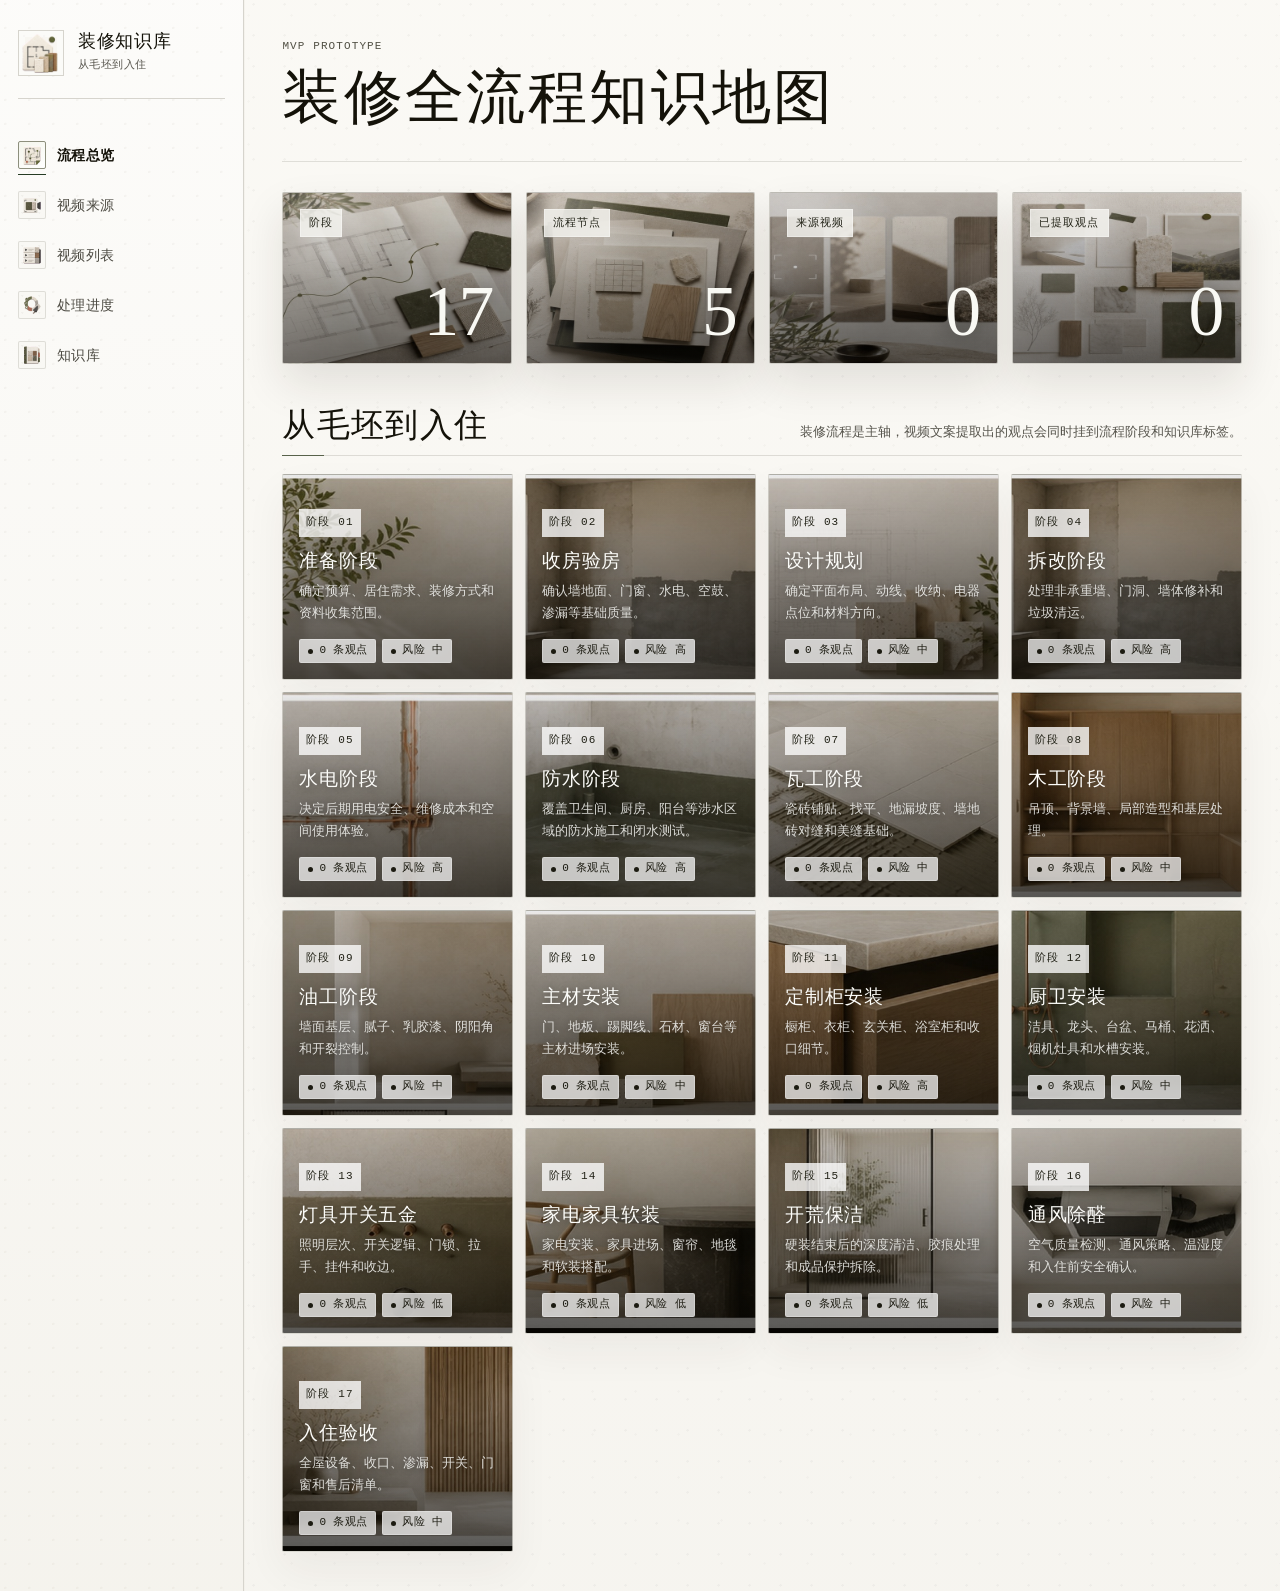
==== index-v2.html @ d6cf868d "Initial web split" ====
<!doctype html>
<html lang="zh-CN">
  <head>
    <meta charset="UTF-8" />
    <meta name="viewport" content="width=device-width, initial-scale=1.0" />
    <title>装修知识库原型</title>
    <link rel="icon" type="image/png" sizes="32x32" href="./assets/icons/favicon-32.png" />
    <link rel="icon" type="image/png" sizes="192x192" href="./assets/icons/favicon-192.png" />
    <link rel="apple-touch-icon" sizes="180x180" href="./assets/icons/apple-touch-icon.png" />
    <link rel="stylesheet" href="./styles-v2.css?v=20260611-2" />
  </head>
  <body>
    <div class="app-shell">
      <aside class="sidebar" aria-label="主导航">
        <div class="brand">
          <span class="brand-mark" aria-hidden="true">
            <img src="./assets/icons/brand-main.png" alt="" />
          </span>
          <div>
            <strong>装修知识库</strong>
            <span>从毛坯到入住</span>
          </div>
        </div>

        <nav class="nav-list" aria-label="页面">
          <button class="nav-item" data-view="overview" type="button">
            <span class="nav-icon" aria-hidden="true"><img src="./assets/icons/nav-overview.png" alt="" /></span>
            <span class="nav-label">流程总览</span>
          </button>
          <button class="nav-item" data-view="sources" type="button">
            <span class="nav-icon" aria-hidden="true"><img src="./assets/icons/nav-sources.png" alt="" /></span>
            <span class="nav-label">视频来源</span>
          </button>
          <button class="nav-item" data-view="videos" type="button">
            <span class="nav-icon" aria-hidden="true"><img src="./assets/icons/nav-videos.png" alt="" /></span>
            <span class="nav-label">视频列表</span>
          </button>
          <button class="nav-item" data-view="progress" type="button">
            <span class="nav-icon" aria-hidden="true"><img src="./assets/icons/nav-progress.png" alt="" /></span>
            <span class="nav-label">处理进度</span>
          </button>
          <button class="nav-item" data-view="knowledge" type="button">
            <span class="nav-icon" aria-hidden="true"><img src="./assets/icons/nav-knowledge.png" alt="" /></span>
            <span class="nav-label">知识库</span>
          </button>
        </nav>
      </aside>

      <main class="workspace">
        <header class="topbar">
          <div>
            <p class="eyebrow">MVP Prototype</p>
            <h1 id="page-title">装修全流程知识地图</h1>
          </div>
        </header>

        <section class="view" id="overview-view" aria-labelledby="page-title">
          <div class="summary-grid">
            <article>
              <span>阶段</span>
              <strong id="metric-stages">17</strong>
            </article>
            <article>
              <span>流程节点</span>
              <strong id="metric-notes">5</strong>
            </article>
            <article>
              <span>来源视频</span>
              <strong id="metric-dos">74</strong>
            </article>
            <article>
              <span>已提取观点</span>
              <strong id="metric-donts">54</strong>
            </article>
          </div>

          <div class="section-heading">
            <h2>从毛坯到入住</h2>
            <p>装修流程是主轴，视频文案提取出的观点会同时挂到流程阶段和知识库标签。</p>
          </div>

          <div class="timeline" id="timeline"></div>
        </section>

        <section class="view" id="sources-view" aria-labelledby="sources-heading">
          <div class="section-heading">
            <div>
              <h2 id="sources-heading">视频来源</h2>
              <p>按博主管理主页链接、采集状态和入库进度。更新按钮每个博主默认只取最新 5 条。</p>
            </div>
            <div class="queue-actions">
              <button class="primary-button with-icon" id="open-ingest" type="button">
                <span class="button-icon" aria-hidden="true"><img src="./assets/icons/action-add-source.png" alt="" /></span>
                <span>添加来源</span>
              </button>
              <button class="primary-button red with-icon" id="update-all-sources" type="button">
                <span class="button-icon" aria-hidden="true"><img src="./assets/icons/action-sync.png" alt="" /></span>
                <span>全部更新 5 条</span>
              </button>
            </div>
          </div>
          <p class="source-message" id="source-message" role="status"></p>

          <section class="ingest-panel" id="ingest-panel" hidden aria-label="批量导入账号作品">
            <div class="ingest-head">
              <div>
                <p class="eyebrow">Batch Source</p>
                <h3>账号主页更新</h3>
              </div>
              <button class="icon-button quiet" id="close-ingest" type="button" aria-label="关闭添加面板" title="关闭">×</button>
            </div>

            <form id="ingest-form" class="ingest-form">
              <label>
                <span>平台</span>
                <select name="batch_platform">
                  <option value="抖音">抖音</option>
                  <option value="小红书">小红书</option>
                </select>
              </label>
              <label>
                <span>最近作品数</span>
                <input name="batch_limit" type="number" min="1" max="50" value="5" />
              </label>
              <label class="wide">
                <span>主页链接</span>
                <textarea name="batch_profile_url" rows="3" placeholder="粘贴抖音/小红书博主主页链接"></textarea>
              </label>

              <div class="ingest-actions">
                <p id="ingest-message" role="status"></p>
                <button class="primary-button red with-icon" type="submit" data-mode="batch">
                  <span class="button-icon" aria-hidden="true"><img src="./assets/icons/action-sync.png" alt="" /></span>
                  <span>更新主页作品</span>
                </button>
              </div>
            </form>
          </section>
          <div class="source-grid" id="source-grid"></div>
        </section>

        <section class="view" id="videos-view" aria-labelledby="videos-heading">
          <div class="section-heading">
            <h2 id="videos-heading">视频列表</h2>
            <p>第一层用于管理来源视频：链接、文案状态、观点提取状态和入库数量。</p>
          </div>

          <div class="pipeline" id="pipeline"></div>
          <div class="video-filter-panel" id="video-filter-panel"></div>

          <div class="video-grid" id="video-grid"></div>
        </section>

        <section class="view" id="progress-view" aria-labelledby="progress-heading">
          <div class="section-heading">
            <div>
              <h2 id="progress-heading">处理进度</h2>
              <p>按队列查看每条视频当前阶段，失败后可回到对应步骤重试。</p>
            </div>
            <button class="primary-button progress-run-button" id="progress-process-pending" type="button" data-state="idle">
              <span class="button-icon" aria-hidden="true"><img src="./assets/icons/status-triad.png" alt="" /></span>
              <span class="run-status-dot"></span>
              <span data-run-label>自动处理剩余</span>
            </button>
          </div>
          <p id="progress-message" class="form-message"></p>
          <p id="queue-message" class="form-message" hidden></p>
          <details class="queue-log-panel" id="queue-log-panel" hidden open>
            <summary>
              <span>自动队列日志</span>
              <small id="queue-log-meta">暂无任务</small>
            </summary>
            <pre id="queue-log-body">[--:--:--] 等待自动队列启动...</pre>
          </details>
          <div id="progress-tabs" class="progress-tabs"></div>
          <div id="progress-list" class="progress-list"></div>
        </section>

        <section class="view" id="detail-view" aria-labelledby="detail-heading">
          <div class="detail-actions">
            <button class="primary-button small with-icon" id="back-to-videos" type="button">
              <span class="button-icon" aria-hidden="true"><img src="./assets/icons/action-detail.png" alt="" /></span>
              <span>返回视频列表</span>
            </button>
          </div>
          <div class="detail-layout">
            <article class="transcript-panel">
              <div class="detail-head">
                <div>
                  <p class="eyebrow" id="detail-platform">Douyin Source</p>
                  <h2 id="detail-heading">视频详情</h2>
                </div>
                <a class="source-link with-icon" id="detail-link" href="#" target="_blank" rel="noreferrer">
                  <span class="button-icon" aria-hidden="true"><img src="./assets/icons/action-detail.png" alt="" /></span>
                  <span>来源视频</span>
                </a>
              </div>
              <dl class="meta-list">
                <div>
                  <dt>博主</dt>
                  <dd id="detail-creator">-</dd>
                </div>
                <div>
                  <dt>提取观点</dt>
                  <dd id="detail-claim-count">0</dd>
                </div>
                <div>
                  <dt>状态</dt>
                  <dd id="detail-status">-</dd>
                </div>
              </dl>
              <div class="transcript-text" id="transcript-text"></div>
            </article>

            <section class="claim-panel">
              <div class="section-heading compact">
                <h2>提取观点</h2>
                <p>只展示文案明确表达的内容，原文没说的一律标记为未提及。</p>
              </div>
              <div class="claim-list" id="video-claims"></div>
            </section>
          </div>
        </section>

        <section class="view" id="knowledge-view" aria-labelledby="knowledge-heading">
          <div class="search-page-head">
            <div>
              <p class="eyebrow">Knowledge Base</p>
              <h2 id="knowledge-heading">按分类聚合观点</h2>
            </div>
            <div class="knowledge-search-tools">
              <input id="knowledge-query" type="search" placeholder="搜索：集成灶、乳胶漆、无主灯..." />
              <button class="knowledge-filter-toggle" id="knowledge-filter-toggle" type="button" aria-expanded="false" aria-controls="knowledge-stage-list">
                <span>筛选</span>
                <small id="knowledge-filter-current">全部观点</small>
              </button>
            </div>
          </div>

          <div class="knowledge-layout is-filter-collapsed" id="knowledge-layout">
            <nav class="knowledge-filter-panel" aria-label="知识库分类">
              <div id="knowledge-stage-list" class="stage-list"></div>
            </nav>
            <section class="knowledge-result-panel">
              <div class="search-results" id="knowledge-results"></div>
            </section>
          </div>
        </section>
      </main>
    </div>

    <script src="./app.js?v=20260611-1"></script>
  </body>
</html>
---- styles-v2.css ----
:root {
  color-scheme: light;
  --bg: oklch(98.5% 0.004 105);
  --surface: oklch(100% 0.001 105);
  --surface-2: oklch(96.5% 0.008 110);
  --fg: oklch(19% 0.018 112);
  --muted: oklch(47% 0.016 112);
  --muted-2: oklch(62% 0.012 112);
  --border: oklch(86% 0.01 105);
  --border-strong: oklch(28% 0.018 112);
  --grid-minor: oklch(87% 0.006 105 / 0.62);
  --grid-major: oklch(72% 0.012 110 / 0.34);
  --ink-faint: oklch(24% 0.018 112 / 0.08);
  --paper-grain: oklch(34% 0.018 112 / 0.055);
  --accent: oklch(35% 0.055 145);
  --accent-2: oklch(58% 0.055 88);
  --accent-soft: oklch(92% 0.025 145);
  --danger: oklch(45% 0.12 30);
  --danger-soft: oklch(94% 0.035 30);
  --warn: oklch(62% 0.11 78);
  --warn-soft: oklch(95% 0.035 78);
  --ok: oklch(42% 0.075 150);
  --ok-soft: oklch(93% 0.03 150);

  --font-display: "Songti SC", "STSong", "Noto Serif CJK SC", "SimSun", Georgia, serif;
  --font-body: -apple-system, BlinkMacSystemFont, "PingFang SC", "Microsoft YaHei", system-ui, sans-serif;
  --font-mono: ui-monospace, "SF Mono", "JetBrains Mono", Menlo, monospace;

  --gap-xs: 8px;
  --gap-sm: 12px;
  --gap-md: 20px;
  --gap-lg: 32px;
  --gap-xl: 52px;
  --sidebar: 244px;
}

* {
  box-sizing: border-box;
}

html {
  min-width: 320px;
  background: var(--bg);
}

body {
  margin: 0;
  min-width: 320px;
  min-height: 100vh;
  background:
    linear-gradient(90deg, var(--grid-major) 1px, transparent 1px) 0 0 / 112px 112px,
    linear-gradient(0deg, var(--grid-major) 1px, transparent 1px) 0 0 / 112px 112px,
    linear-gradient(90deg, var(--grid-minor) 1px, transparent 1px) 0 0 / 28px 28px,
    linear-gradient(0deg, color-mix(in oklch, var(--grid-minor) 70%, transparent) 1px, transparent 1px) 0 0 / 28px 28px,
    radial-gradient(circle at 18% 12%, color-mix(in oklch, var(--accent-2) 12%, transparent) 0 1px, transparent 2px) 0 0 / 42px 42px,
    var(--bg);
  color: var(--fg);
  font-family: var(--font-body);
  font-size: 14px;
  line-height: 1.6;
  text-rendering: optimizeLegibility;
  -webkit-font-smoothing: antialiased;
}

body::before {
  content: "";
  position: fixed;
  inset: 0;
  z-index: -1;
  pointer-events: none;
  background:
    linear-gradient(115deg, transparent 0 47%, var(--ink-faint) 47% 47.3%, transparent 47.3% 100%) 0 0 / 170px 170px,
    radial-gradient(circle at 20% 28%, var(--paper-grain) 0 1px, transparent 1.5px),
    radial-gradient(circle at 72% 18%, oklch(28% 0.02 95 / 0.055) 0 1px, transparent 1.5px),
    radial-gradient(circle at 46% 76%, oklch(58% 0.04 80 / 0.06) 0 1px, transparent 1.5px);
  background-size: 170px 170px, 23px 23px, 31px 31px, 37px 37px;
  mix-blend-mode: multiply;
}

body::after {
  content: "A-01 / 材料情报平面 / 1:20";
  position: fixed;
  right: 22px;
  bottom: 18px;
  z-index: 4;
  pointer-events: none;
  border-top: 1px solid var(--border-strong);
  padding-top: 6px;
  color: color-mix(in oklch, var(--fg) 48%, transparent);
  font-family: var(--font-mono);
  font-size: 10px;
  letter-spacing: 0.12em;
  writing-mode: vertical-rl;
}

button,
input,
textarea,
select {
  font: inherit;
}

button {
  cursor: pointer;
}

a {
  color: inherit;
}

::selection {
  background: var(--accent);
  color: var(--surface);
}

.app-shell {
  display: grid;
  grid-template-columns: var(--sidebar) minmax(0, 1fr);
  min-height: 100vh;
}

.sidebar {
  position: sticky;
  top: 0;
  z-index: 20;
  display: flex;
  min-height: 100vh;
  flex-direction: column;
  gap: 38px;
  padding: 30px 18px;
  border-right: 1px solid var(--border-strong);
  background:
    linear-gradient(90deg, transparent calc(100% - 18px), var(--border) calc(100% - 18px) calc(100% - 17px), transparent calc(100% - 17px)),
    repeating-linear-gradient(0deg, transparent 0 21px, color-mix(in oklch, var(--border) 58%, transparent) 21px 22px),
    linear-gradient(135deg, color-mix(in oklch, var(--surface) 94%, transparent), color-mix(in oklch, var(--surface-2) 92%, transparent)),
    var(--surface);
}

.brand {
  display: grid;
  grid-template-columns: 46px minmax(0, 1fr);
  align-items: center;
  gap: 14px;
  padding-bottom: 22px;
  border-bottom: 1px solid var(--border);
}

.brand-mark {
  display: grid;
  width: 46px;
  height: 46px;
  place-items: center;
  border: 1px solid var(--border-strong);
  background:
    linear-gradient(90deg, transparent calc(50% - 0.5px), var(--border-strong) calc(50% - 0.5px) calc(50% + 0.5px), transparent calc(50% + 0.5px)),
    linear-gradient(0deg, transparent calc(50% - 0.5px), var(--border-strong) calc(50% - 0.5px) calc(50% + 0.5px), transparent calc(50% + 0.5px)),
    linear-gradient(135deg, var(--surface) 0 38%, color-mix(in oklch, var(--accent-soft) 72%, var(--surface)) 38% 62%, var(--surface-2) 62% 100%);
  color: var(--accent);
  font-family: var(--font-display);
  font-size: 22px;
  line-height: 1;
}

.brand-mark img {
  display: block;
  width: 38px;
  height: 38px;
  object-fit: contain;
}

.brand strong,
.brand span {
  display: block;
}

.brand strong {
  margin-bottom: 4px;
  font-family: var(--font-display);
  font-size: 18px;
  font-weight: 500;
  letter-spacing: 0.12em;
  line-height: 1.2;
}

.brand span {
  color: var(--muted);
  font-family: var(--font-mono);
  font-size: 11px;
  letter-spacing: 0.04em;
}

.nav-list {
  display: grid;
  gap: 0;
}

.nav-item {
  position: relative;
  width: 100%;
  border: 0;
  border-bottom: 1px solid var(--border);
  padding: 14px 8px 14px 0;
  background: transparent;
  color: var(--muted);
  text-align: left;
  font-size: 14px;
  letter-spacing: 0.04em;
  transition: color 0.16s ease, padding-left 0.16s ease, background 0.16s ease;
}

.nav-item::after {
  content: "";
  position: absolute;
  right: 0;
  top: 50%;
  width: 30px;
  height: 1px;
  background: transparent;
  transform: translateY(-50%);
  transition: background 0.16s ease, width 0.16s ease;
}

.nav-item:hover {
  color: var(--fg);
  padding-left: 8px;
}

.nav-item.active {
  color: var(--accent);
  font-weight: 600;
}

.nav-item.active::after {
  width: 44px;
  background: var(--accent);
}

.workspace {
  position: relative;
  min-width: 0;
  width: min(100%, 1520px);
  margin: 0 auto;
  padding: clamp(24px, 3vw, 46px);
}

.workspace::before {
  content: "";
  position: absolute;
  top: 28px;
  right: clamp(24px, 3vw, 46px);
  width: min(34vw, 420px);
  height: 58px;
  pointer-events: none;
  border-top: 1px solid var(--border-strong);
  border-bottom: 1px solid var(--border);
  background:
    linear-gradient(90deg, var(--border-strong) 1px, transparent 1px) left top / 42px 10px repeat-x,
    linear-gradient(90deg, transparent 0 calc(100% - 1px), var(--border-strong) calc(100% - 1px));
  opacity: 0.55;
}

.topbar {
  position: relative;
  display: grid;
  grid-template-columns: minmax(0, 1fr);
  margin-bottom: var(--gap-lg);
  padding: 0 0 28px;
  border-bottom: 1px solid var(--border-strong);
}

.topbar::before {
  content: "";
  position: absolute;
  left: 0;
  bottom: -7px;
  width: 160px;
  height: 13px;
  pointer-events: none;
  background:
    linear-gradient(90deg, var(--border-strong) 1px, transparent 1px) 0 0 / 16px 13px repeat-x,
    linear-gradient(0deg, transparent calc(50% - 0.5px), var(--border-strong) calc(50% - 0.5px) calc(50% + 0.5px), transparent calc(50% + 0.5px));
}

.topbar::after {
  content: "CN / MATERIAL / OPS";
  position: absolute;
  right: 0;
  bottom: 9px;
  color: var(--muted-2);
  font-family: var(--font-mono);
  font-size: 11px;
  letter-spacing: 0.08em;
}

.eyebrow,
.panel-label {
  margin: 0;
  color: var(--muted);
  font-family: var(--font-mono);
  font-size: 11px;
  font-weight: 500;
  letter-spacing: 0.12em;
  text-transform: uppercase;
}

.topbar h1,
.section-heading h2,
.source-group-head h3,
.detail-head h2,
.search-page-head h2 {
  margin: 0;
  font-family: var(--font-display);
  font-weight: 500;
  letter-spacing: 0.08em;
  line-height: 1.12;
}

.topbar h1 {
  max-width: 840px;
  margin-top: 9px;
  font-size: clamp(36px, 5vw, 74px);
}

.view {
  display: none;
}

.view.active {
  display: block;
}

.summary-grid,
.timeline,
.source-card-grid,
.pipeline,
.rule-columns {
  display: grid;
  gap: 1px;
  border: 1px solid var(--border-strong);
  background: var(--border);
}

.summary-grid,
.pipeline,
.source-group,
.video-filter-panel,
.meta-list,
.progress-steps {
  position: relative;
}

.summary-grid::before,
.pipeline::before,
.source-group::before,
.video-filter-panel::before,
.meta-list::before,
.progress-steps::before {
  content: "";
  position: absolute;
  inset: -6px;
  pointer-events: none;
  background:
    linear-gradient(var(--border-strong), var(--border-strong)) left top / 18px 1px no-repeat,
    linear-gradient(var(--border-strong), var(--border-strong)) left top / 1px 18px no-repeat,
    linear-gradient(var(--border-strong), var(--border-strong)) right top / 18px 1px no-repeat,
    linear-gradient(var(--border-strong), var(--border-strong)) right top / 1px 18px no-repeat,
    linear-gradient(var(--border-strong), var(--border-strong)) left bottom / 18px 1px no-repeat,
    linear-gradient(var(--border-strong), var(--border-strong)) left bottom / 1px 18px no-repeat,
    linear-gradient(var(--border-strong), var(--border-strong)) right bottom / 18px 1px no-repeat,
    linear-gradient(var(--border-strong), var(--border-strong)) right bottom / 1px 18px no-repeat;
  opacity: 0.42;
}

.summary-grid {
  grid-template-columns: repeat(4, minmax(0, 1fr));
}

.summary-grid article,
.pipeline-card {
  position: relative;
  min-height: 128px;
  padding: 18px;
  background:
    linear-gradient(90deg, transparent calc(100% - 16px), color-mix(in oklch, var(--border) 70%, transparent) calc(100% - 16px) calc(100% - 15px), transparent calc(100% - 15px)),
    linear-gradient(145deg, var(--surface), color-mix(in oklch, var(--surface-2) 60%, var(--surface)));
}

.summary-grid article::after,
.pipeline-card::after {
  content: "MAT";
  position: absolute;
  right: 14px;
  bottom: 10px;
  color: color-mix(in oklch, var(--muted) 50%, transparent);
  font-family: var(--font-mono);
  font-size: 10px;
  letter-spacing: 0.16em;
}

.summary-grid article:nth-child(4),
.pipeline-card:last-child {
  background:
    linear-gradient(145deg, color-mix(in oklch, var(--accent-soft) 70%, var(--surface)), var(--surface));
}

.summary-grid span,
.pipeline-card span {
  display: block;
  color: var(--muted);
  font-family: var(--font-mono);
  font-size: 11px;
  letter-spacing: 0.1em;
  text-transform: uppercase;
}

.summary-grid strong,
.pipeline-card strong {
  display: block;
  margin-top: 16px;
  color: var(--fg);
  font-family: var(--font-display);
  font-size: clamp(34px, 4vw, 58px);
  font-weight: 500;
  letter-spacing: 0.03em;
  line-height: 0.95;
  font-variant-numeric: tabular-nums;
}

.summary-grid article:nth-child(4) strong,
.pipeline-card:last-child strong {
  color: var(--accent);
}

.section-heading,
.search-page-head {
  position: relative;
  display: flex;
  align-items: end;
  justify-content: space-between;
  gap: 24px;
  margin: var(--gap-xl) 0 var(--gap-md);
  padding-bottom: 14px;
  border-bottom: 1px solid var(--border);
}

.section-heading::before,
.search-page-head::before {
  content: "";
  position: absolute;
  left: 0;
  bottom: -1px;
  width: 86px;
  height: 1px;
  background: var(--accent);
}

.section-heading.compact {
  margin: 0 0 18px;
}

.section-heading h2,
.search-page-head h2 {
  font-size: clamp(24px, 2.6vw, 38px);
}

.section-heading p {
  max-width: 600px;
  margin: 0;
  color: var(--muted);
  font-size: 13px;
  line-height: 1.7;
}

.queue-actions,
.source-group-actions,
.ingest-actions,
.detail-actions {
  display: flex;
  flex-wrap: wrap;
  align-items: center;
  justify-content: flex-end;
  gap: 10px;
}

.primary-button,
.icon-button,
.filter-button,
.log-close-button {
  border: 1px solid var(--border-strong);
  border-radius: 0;
  background: var(--surface);
  color: var(--fg);
  transition: background 0.16s ease, color 0.16s ease, border-color 0.16s ease, transform 0.16s ease;
}

.primary-button {
  display: inline-flex;
  align-items: center;
  justify-content: center;
  gap: 7px;
  min-height: 40px;
  padding: 0 16px;
  font-size: 13px;
  font-weight: 600;
  letter-spacing: 0.04em;
}

.primary-button:hover,
.filter-button:hover,
.log-close-button:hover {
  background: var(--fg);
  color: var(--surface);
  transform: translateY(-1px);
}

.primary-button.red {
  border-color: var(--accent);
  background: var(--accent);
  color: var(--surface);
}

.primary-button.red:hover {
  background: var(--fg);
  border-color: var(--fg);
}

.primary-button.small {
  min-height: 32px;
  padding: 0 12px;
  font-size: 12px;
}

.button-icon {
  display: inline-grid;
  flex: 0 0 auto;
  width: 18px;
  height: 18px;
  place-items: center;
  overflow: hidden;
}

.button-icon img {
  display: block;
  width: 16px;
  height: 16px;
  object-fit: contain;
  filter: saturate(0.82) contrast(0.98);
}

.primary-button.red .button-icon img,
.progress-run-button[data-state="starting"] .button-icon img,
.progress-run-button[data-state="running"] .button-icon img {
  filter: saturate(0.78) contrast(1.08) brightness(1.18);
}

.primary-button:disabled {
  cursor: not-allowed;
  opacity: 0.45;
}

.icon-button {
  display: grid;
  width: 36px;
  height: 36px;
  place-items: center;
  font-size: 20px;
  line-height: 1;
}

.icon-button.quiet {
  border-color: var(--border);
  color: var(--muted);
}

.source-message,
.form-message,
#ingest-message {
  min-height: 22px;
  margin: -4px 0 16px;
  color: var(--muted);
  font-family: var(--font-mono);
  font-size: 12px;
}

.source-message[data-type="ok"],
.form-message[data-type="ok"],
#ingest-message[data-type="ok"] {
  color: var(--ok);
}

.source-message[data-type="warn"],
.form-message[data-type="warn"],
#ingest-message[data-type="warn"] {
  color: var(--warn);
}

.source-message[data-type="error"],
.form-message[data-type="error"],
#ingest-message[data-type="error"] {
  color: var(--danger);
}

.timeline {
  grid-template-columns: repeat(4, minmax(0, 1fr));
}

.timeline-card,
.source-card,
.video-card,
.progress-card,
.result-card,
.transcript-panel,
.claim-panel,
.knowledge-filter-panel,
.knowledge-result-panel,
.ingest-panel,
.queue-log-panel {
  border: 1px solid var(--border);
  border-radius: 0;
  background: var(--surface);
  box-shadow: none;
}

.timeline-card,
.source-card,
.video-card,
.progress-card,
.result-card,
.transcript-panel,
.claim-panel,
.knowledge-filter-panel,
.ingest-panel {
  background:
    linear-gradient(135deg, color-mix(in oklch, var(--surface) 96%, transparent), color-mix(in oklch, var(--surface-2) 42%, var(--surface))),
    linear-gradient(90deg, transparent calc(100% - 12px), color-mix(in oklch, var(--border) 56%, transparent) calc(100% - 12px) calc(100% - 11px), transparent calc(100% - 11px));
}

.timeline-card {
  position: relative;
  display: grid;
  min-height: 178px;
  padding: 18px;
  overflow: hidden;
  isolation: isolate;
  transition: background 0.16s ease, border-color 0.16s ease;
}

.timeline-card::before {
  content: "A-" attr(data-index);
  position: absolute;
  right: 14px;
  top: 10px;
  z-index: -1;
  color: color-mix(in oklch, var(--border-strong) 18%, transparent);
  font-family: var(--font-mono);
  font-size: 42px;
  letter-spacing: 0.06em;
  line-height: 1;
}

.timeline-card::after {
  content: "";
  position: absolute;
  left: 0;
  top: 0;
  width: 5px;
  height: 100%;
  background: var(--accent);
  opacity: 0;
  transition: opacity 0.16s ease;
}

.timeline-card:hover {
  background: color-mix(in oklch, var(--accent-soft) 32%, var(--surface));
  border-color: var(--accent);
}

.timeline-card:hover::after {
  opacity: 1;
}

.timeline-card button {
  position: absolute;
  inset: 0;
  border: 0;
  background: transparent;
}

.timeline-card h3,
.source-card h3,
.video-card h3,
.result-card h3,
.progress-card h3 {
  margin: 10px 0 8px;
  font-family: var(--font-display);
  font-size: 18px;
  font-weight: 500;
  letter-spacing: 0.05em;
  line-height: 1.25;
}

.timeline-card p,
.source-card p,
.video-card p,
.result-card p,
.progress-card p {
  margin: 0;
  color: var(--muted);
  font-size: 13px;
  line-height: 1.65;
}

.timeline-meta {
  display: flex;
  flex-wrap: wrap;
  gap: 6px;
  align-self: end;
  margin-top: 14px;
}

.timeline-meta::before {
  content: "";
  width: 34px;
  height: 1px;
  margin-top: 12px;
  background: var(--border-strong);
}

.chip,
.status,
.source-link {
  display: inline-flex;
  align-items: center;
  width: fit-content;
  min-height: 24px;
  border: 1px solid var(--border);
  padding: 3px 8px;
  background: color-mix(in oklch, var(--surface-2) 48%, var(--surface));
  color: var(--muted);
  font-family: var(--font-mono);
  font-size: 11px;
  letter-spacing: 0.03em;
  line-height: 1.25;
  text-decoration: none;
}

.chip::before,
.status::before {
  content: "";
  width: 5px;
  height: 5px;
  margin-right: 6px;
  border: 1px solid currentColor;
  background: transparent;
}

.chip.link-chip,
.source-link {
  border-color: var(--accent);
  color: var(--accent);
}

.status {
  border-color: var(--warn);
  background: var(--warn-soft);
  color: color-mix(in oklch, var(--warn) 75%, var(--fg));
  text-transform: uppercase;
}

.status.done {
  border-color: var(--ok);
  background: var(--ok-soft);
  color: var(--ok);
}

.status.failed {
  border-color: var(--danger);
  background: var(--danger-soft);
  color: var(--danger);
}

.source-grid {
  display: grid;
  gap: var(--gap-md);
}

.source-group {
  display: grid;
  gap: 1px;
  border: 1px solid var(--border-strong);
  background: var(--border);
}

.source-group-head {
  display: flex;
  align-items: center;
  justify-content: space-between;
  gap: 20px;
  padding: 18px;
  background:
    linear-gradient(90deg, transparent calc(100% - 30px), color-mix(in oklch, var(--border-strong) 65%, transparent) calc(100% - 30px) calc(100% - 29px), transparent calc(100% - 29px)),
    repeating-linear-gradient(135deg, transparent 0 12px, color-mix(in oklch, var(--grid-minor) 44%, transparent) 12px 13px),
    linear-gradient(120deg, var(--surface), color-mix(in oklch, var(--surface-2) 72%, var(--surface)));
}

.source-group-head h3 {
  margin-top: 8px;
  font-size: 28px;
}

.source-group-head p {
  margin: 4px 0 0;
  color: var(--muted);
  font-size: 13px;
}

.source-card-grid {
  grid-template-columns: repeat(3, minmax(0, 1fr));
  border: 0;
}

.source-card,
.video-card {
  position: relative;
  display: grid;
  gap: 12px;
  min-height: 182px;
  padding: 18px;
}

.source-card::before,
.video-card::before,
.progress-card::before,
.result-card::before {
  content: "";
  position: absolute;
  left: 14px;
  top: 14px;
  width: 22px;
  height: 22px;
  pointer-events: none;
  border-left: 1px solid var(--border-strong);
  border-top: 1px solid var(--border-strong);
  opacity: 0.35;
}

.source-card {
  cursor: pointer;
}

.source-card:hover,
.source-card:focus-visible,
.video-card:hover {
  border-color: var(--accent);
  outline: none;
  background:
    linear-gradient(135deg, color-mix(in oklch, var(--accent-soft) 30%, var(--surface)), var(--surface)),
    linear-gradient(90deg, transparent calc(100% - 12px), var(--accent) calc(100% - 12px) calc(100% - 11px), transparent calc(100% - 11px));
}

.source-card footer,
.video-card footer,
.result-card footer,
.progress-card footer {
  display: flex;
  flex-wrap: wrap;
  align-items: center;
  justify-content: space-between;
  gap: 8px;
  margin-top: auto;
}

.ingest-panel {
  margin: 0 0 var(--gap-md);
  padding: 20px;
  background:
    linear-gradient(90deg, transparent calc(100% - 18px), color-mix(in oklch, var(--border-strong) 52%, transparent) calc(100% - 18px) calc(100% - 17px), transparent calc(100% - 17px)),
    repeating-linear-gradient(90deg, color-mix(in oklch, var(--accent-soft) 48%, transparent) 0 10px, transparent 10px 20px),
    linear-gradient(135deg, color-mix(in oklch, var(--accent-soft) 50%, var(--surface)), var(--surface));
}

.ingest-head {
  display: flex;
  align-items: start;
  justify-content: space-between;
  gap: 16px;
  margin-bottom: 18px;
}

.ingest-head h3 {
  margin: 4px 0 0;
  font-family: var(--font-display);
  font-size: 28px;
  font-weight: 500;
  letter-spacing: 0.08em;
}

.ingest-form {
  display: grid;
  grid-template-columns: minmax(150px, 0.6fr) minmax(150px, 0.6fr) minmax(280px, 1.8fr);
  gap: 12px;
}

.ingest-form label,
.search-page-head input {
  display: grid;
  gap: 6px;
  color: var(--muted);
  font-size: 12px;
  letter-spacing: 0.04em;
}

.ingest-form label.wide {
  grid-column: span 1;
}

input,
textarea,
select,
.search-page-head input {
  width: 100%;
  border: 1px solid var(--border);
  border-radius: 0;
  background: var(--surface);
  color: var(--fg);
  outline: none;
}

input,
select {
  min-height: 40px;
  padding: 0 10px;
}

textarea {
  min-height: 82px;
  padding: 10px;
  resize: vertical;
}

input:focus,
textarea:focus,
select:focus,
.search-page-head input:focus {
  border-color: var(--accent);
}

input::placeholder,
textarea::placeholder {
  color: var(--muted-2);
}

.ingest-actions {
  grid-column: 1 / -1;
  justify-content: space-between;
  padding-top: 4px;
}

.pipeline {
  grid-template-columns: repeat(4, minmax(0, 1fr));
  margin-bottom: var(--gap-md);
}

.pipeline-card {
  min-height: 104px;
}

.pipeline-card strong {
  font-size: clamp(28px, 3vw, 44px);
}

.video-filter-panel {
  display: grid;
  gap: 1px;
  margin-bottom: var(--gap-md);
  border: 1px solid var(--border);
  background: var(--border);
}

.video-filter-panel::after {
  content: "FILTER / 材料剖面";
  position: absolute;
  right: 12px;
  top: -18px;
  color: var(--muted-2);
  font-family: var(--font-mono);
  font-size: 10px;
  letter-spacing: 0.1em;
}

.video-filter-group {
  display: grid;
  grid-template-columns: 86px minmax(0, 1fr);
  gap: 14px;
  align-items: start;
  padding: 12px;
  background: var(--surface);
}

.video-filter-group > span {
  color: var(--muted);
  font-family: var(--font-mono);
  font-size: 11px;
  letter-spacing: 0.1em;
  text-transform: uppercase;
}

.video-filter-group > div,
.progress-tabs {
  display: flex;
  flex-wrap: wrap;
  gap: 8px;
}

.filter-button {
  min-height: 30px;
  padding: 0 10px;
  color: var(--muted);
  font-size: 12px;
}

.filter-button.active {
  border-color: var(--accent);
  background: var(--accent);
  color: var(--surface);
}

.video-grid,
.progress-list,
.search-results,
.claim-list {
  display: grid;
  gap: 12px;
}

.video-grid {
  grid-template-columns: repeat(3, minmax(0, 1fr));
}

.video-filter-notice,
.result-card {
  padding: 18px;
}

.video-filter-notice {
  grid-column: 1 / -1;
  display: flex;
  align-items: center;
  justify-content: space-between;
  gap: 12px;
  border: 1px solid var(--accent);
  background: var(--accent-soft);
  color: var(--accent);
}

.progress-run-button {
  display: inline-flex;
  align-items: center;
  justify-content: center;
  gap: 8px;
  min-width: 150px;
}

.run-status-dot {
  width: 8px;
  height: 8px;
  border: 1px solid currentColor;
  background: transparent;
}

.progress-run-button[data-state="starting"],
.progress-run-button[data-state="running"] {
  background: var(--accent);
  color: var(--surface);
}

.progress-run-button[data-state="starting"] .run-status-dot,
.progress-run-button[data-state="running"] .run-status-dot {
  background: currentColor;
  animation: pulse 1.1s ease-in-out infinite;
}

@keyframes pulse {
  50% {
    opacity: 0.25;
  }
}

.queue-log-panel {
  margin: var(--gap-md) 0;
  overflow: hidden;
}

.queue-log-panel summary {
  display: flex;
  align-items: center;
  justify-content: space-between;
  gap: 12px;
  padding: 12px 14px;
  border-bottom: 1px solid var(--border);
  color: var(--fg);
  cursor: pointer;
}

.queue-log-panel summary small {
  color: var(--muted);
  font-family: var(--font-mono);
  font-size: 11px;
}

.queue-log-panel pre {
  max-height: 260px;
  margin: 0;
  overflow: auto;
  padding: 14px;
  background: color-mix(in oklch, var(--fg) 5%, var(--surface));
  color: var(--muted);
  font-family: var(--font-mono);
  font-size: 12px;
  line-height: 1.7;
  white-space: pre-wrap;
}

.progress-list {
  margin-top: var(--gap-md);
}

.progress-card {
  position: relative;
  display: grid;
  grid-template-columns: 92px minmax(0, 1.35fr) minmax(280px, 0.9fr) auto;
  gap: 16px;
  align-items: center;
  padding: 16px;
}

.progress-card-main h3 {
  margin-top: 0;
}

.progress-live-line {
  margin-top: 8px !important;
  color: var(--accent) !important;
  font-family: var(--font-mono);
  font-size: 12px !important;
}

.progress-steps {
  display: grid;
  grid-template-columns: repeat(3, minmax(0, 1fr));
  gap: 1px;
  border: 1px solid var(--border);
  background: var(--border);
}

.progress-stage-tag {
  display: grid;
  gap: 2px;
  min-height: 54px;
  padding: 8px;
  background: var(--surface-2);
}

.progress-stage-tag::before {
  content: "";
  width: 28px;
  height: 1px;
  background: color-mix(in oklch, currentColor 45%, transparent);
}

.progress-stage-tag strong {
  font-size: 12px;
}

.progress-stage-tag em {
  color: var(--muted);
  font-family: var(--font-mono);
  font-size: 11px;
  font-style: normal;
}

.progress-stage-tag[data-state="done"] {
  background: var(--ok-soft);
}

.progress-stage-tag[data-state="done"] em {
  color: var(--ok);
}

.progress-stage-tag[data-state="failed"] {
  background: var(--danger-soft);
}

.progress-stage-tag[data-state="failed"] em {
  color: var(--danger);
}

.progress-stage-tag[data-state="running"] {
  background: var(--accent-soft);
}

.progress-stage-tag[data-state="running"] em {
  color: var(--accent);
}

.row-log-panel {
  margin-top: -8px;
}

.log-close-button {
  min-height: 26px;
  padding: 0 8px;
  font-size: 11px;
}

.detail-actions {
  justify-content: flex-start;
  margin-bottom: var(--gap-md);
}

.detail-layout {
  display: grid;
  grid-template-columns: minmax(0, 1.15fr) minmax(360px, 0.85fr);
  gap: var(--gap-md);
}

.transcript-panel,
.claim-panel {
  padding: 20px;
}

.detail-head {
  display: flex;
  align-items: start;
  justify-content: space-between;
  gap: 18px;
  padding-bottom: 16px;
  border-bottom: 1px solid var(--border);
}

.detail-head h2 {
  margin-top: 8px;
  font-size: clamp(24px, 3vw, 42px);
}

.meta-list {
  display: grid;
  grid-template-columns: repeat(3, minmax(0, 1fr));
  gap: 1px;
  margin: 16px 0;
  border: 1px solid var(--border);
  background: var(--border);
}

.meta-list div {
  padding: 12px;
  background: var(--surface-2);
}

.meta-list dt {
  color: var(--muted);
  font-family: var(--font-mono);
  font-size: 11px;
  letter-spacing: 0.08em;
}

.meta-list dd {
  margin: 6px 0 0;
  color: var(--fg);
  font-family: var(--font-display);
  font-size: 20px;
  letter-spacing: 0.04em;
}

.transcript-text {
  min-height: 420px;
  max-height: 62vh;
  overflow: auto;
  border: 1px solid var(--border);
  padding: 16px;
  background:
    linear-gradient(90deg, transparent calc(100% - 34px), color-mix(in oklch, var(--border-strong) 36%, transparent) calc(100% - 34px) calc(100% - 33px), transparent calc(100% - 33px)),
    linear-gradient(90deg, color-mix(in oklch, var(--border) 45%, transparent) 1px, transparent 1px) 0 0 / 24px 24px,
    var(--surface);
  color: var(--fg);
  font-size: 14px;
  line-height: 1.9;
  white-space: pre-wrap;
}

.claim-card {
  display: grid;
  gap: 10px;
}

.claim-card p strong {
  color: var(--fg);
}

.search-page-head {
  align-items: center;
}

.search-page-head input {
  max-width: 360px;
  padding: 0 12px;
}

.knowledge-layout {
  display: grid;
  grid-template-columns: 290px minmax(0, 1fr);
  gap: var(--gap-md);
}

.knowledge-filter-panel {
  position: sticky;
  top: 26px;
  align-self: start;
  padding: 14px;
}

.knowledge-filter-row {
  display: grid;
  gap: 7px;
}

.knowledge-filter-row.primary {
  margin-bottom: 14px;
  padding-bottom: 14px;
  border-bottom: 1px solid var(--border);
}

.knowledge-group-toggle,
.stage-button {
  border: 1px solid var(--border);
  border-radius: 0;
  background: var(--surface);
  color: var(--muted);
  text-align: left;
  transition: background 0.16s ease, color 0.16s ease, border-color 0.16s ease;
}

.knowledge-group-toggle {
  display: flex;
  align-items: center;
  justify-content: space-between;
  gap: 12px;
  min-height: 38px;
  padding: 0 10px;
}

.knowledge-group-toggle small {
  display: inline-flex;
  min-width: 22px;
  justify-content: center;
  color: var(--muted-2);
  font-family: var(--font-mono);
}

.stage-button {
  display: grid;
  gap: 2px;
  min-height: 44px;
  padding: 7px 10px;
}

.stage-button span {
  color: var(--muted-2);
  font-family: var(--font-mono);
  font-size: 11px;
}

.knowledge-group-toggle:hover,
.stage-button:hover,
.knowledge-group-toggle.active,
.stage-button.active {
  border-color: var(--accent);
  background: var(--accent-soft);
  color: var(--accent);
}

.knowledge-result-panel {
  min-height: 520px;
  padding: 0;
  border: 0;
  background: transparent;
}

.search-results {
  grid-template-columns: repeat(2, minmax(0, 1fr));
}

.result-card {
  position: relative;
  display: grid;
  gap: 10px;
}

.result-card h3 {
  margin-top: 0;
}

@media (max-width: 1180px) {
  .app-shell {
    grid-template-columns: 1fr;
  }

  .sidebar {
    position: sticky;
    min-height: auto;
    flex-direction: row;
    align-items: center;
    justify-content: space-between;
    gap: 18px;
    padding: 14px clamp(16px, 3vw, 32px);
    border-right: 0;
    border-bottom: 1px solid var(--border-strong);
  }

  .brand {
    border-bottom: 0;
    padding-bottom: 0;
  }

  .nav-list {
    display: flex;
    overflow-x: auto;
    max-width: 68vw;
  }

  .nav-item {
    white-space: nowrap;
    width: auto;
    min-height: 42px;
    padding: 0 14px;
    border-bottom: 0;
  }

  .nav-item:hover {
    padding-left: 14px;
  }

  .nav-item::after {
    top: auto;
    right: 14px;
    bottom: 3px;
    width: 0;
  }

  .nav-item.active::after {
    width: calc(100% - 28px);
  }

  .summary-grid,
  .timeline {
    grid-template-columns: repeat(2, minmax(0, 1fr));
  }

  .source-card-grid,
  .video-grid,
  .search-results {
    grid-template-columns: repeat(2, minmax(0, 1fr));
  }

  .progress-card {
    grid-template-columns: 86px minmax(0, 1fr);
  }

  .progress-steps,
  .progress-card footer {
    grid-column: 1 / -1;
  }

  .detail-layout,
  .knowledge-layout {
    grid-template-columns: 1fr;
  }

  .knowledge-filter-panel {
    position: static;
  }
}

@media (max-width: 820px) {
  body::after {
    display: none;
  }

  body {
    background:
      radial-gradient(circle at 18% 12%, color-mix(in oklch, var(--accent-2) 12%, transparent) 0 1px, transparent 2px) 0 0 / 36px 36px,
      var(--bg);
  }

  .sidebar {
    align-items: start;
    flex-direction: column;
  }

  .nav-list {
    width: 100%;
    max-width: 100%;
  }

  .workspace {
    padding: 20px 14px 34px;
  }

  .topbar::after {
    display: none;
  }

  .topbar h1 {
    font-size: clamp(32px, 11vw, 48px);
  }

  .section-heading,
  .search-page-head,
  .source-group-head,
  .detail-head {
    align-items: start;
    flex-direction: column;
  }

  .summary-grid,
  .timeline,
  .source-card-grid,
  .video-grid,
  .pipeline,
  .search-results,
  .meta-list {
    grid-template-columns: 1fr;
  }

  .ingest-form {
    grid-template-columns: 1fr;
  }

  .video-filter-group {
    grid-template-columns: 1fr;
  }

  .progress-card {
    grid-template-columns: 1fr;
  }

  .progress-steps {
    grid-template-columns: 1fr;
  }

  .search-page-head input {
    max-width: none;
  }

  .transcript-panel,
  .claim-panel,
  .ingest-panel {
    padding: 14px;
  }
}

@media (max-width: 520px) {
  .brand {
    grid-template-columns: 40px minmax(0, 1fr);
  }

  .brand-mark {
    width: 40px;
    height: 40px;
  }

  .queue-actions,
  .source-group-actions,
  .ingest-actions,
  .source-card footer,
  .video-card footer,
  .result-card footer {
    justify-content: flex-start;
  }

  .primary-button,
  .filter-button,
  .source-link {
    width: 100%;
    justify-content: center;
  }

  .topbar {
    margin-bottom: 24px;
  }
}

/* Aesop / MUJI material sample book reset: quiet surfaces, fewer drawing lines. */
:root {
  --bg: oklch(98.2% 0.006 92);
  --surface: oklch(100% 0.001 95);
  --surface-2: oklch(96.7% 0.009 92);
  --surface-3: oklch(93.6% 0.012 88);
  --fg: oklch(18% 0.016 95);
  --muted: oklch(45% 0.013 96);
  --muted-2: oklch(62% 0.009 96);
  --border: oklch(87% 0.01 92);
  --border-strong: oklch(42% 0.018 100);
  --accent: oklch(33% 0.05 142);
  --accent-2: oklch(52% 0.055 78);
  --accent-soft: oklch(92.5% 0.026 138);
  --paper-grain: oklch(38% 0.012 92 / 0.045);
}

body {
  background:
    radial-gradient(circle at 18% 14%, var(--paper-grain) 0 1px, transparent 1.4px) 0 0 / 31px 31px,
    radial-gradient(circle at 78% 36%, oklch(52% 0.018 75 / 0.035) 0 1px, transparent 1.4px) 0 0 / 43px 43px,
    linear-gradient(180deg, var(--bg), oklch(96.8% 0.007 92));
}

body::before {
  background:
    linear-gradient(115deg, transparent 0 46%, oklch(72% 0.018 76 / 0.08) 46% 46.18%, transparent 46.18% 100%) 72% 0 / 360px 360px no-repeat,
    radial-gradient(circle at 20% 20%, oklch(22% 0.015 90 / 0.035) 0 1px, transparent 1.5px) 0 0 / 29px 29px;
  opacity: 0.58;
  mix-blend-mode: multiply;
}

body::after,
.workspace::before,
.topbar::before,
.topbar::after,
.summary-grid::before,
.pipeline::before,
.source-group::before,
.video-filter-panel::before,
.video-filter-panel::after,
.meta-list::before,
.progress-steps::before,
.source-card::before,
.video-card::before,
.progress-card::before,
.result-card::before,
.timeline-meta::before,
.summary-grid article::after,
.pipeline-card::after {
  display: none;
}

.app-shell {
  background:
    linear-gradient(90deg, oklch(94% 0.012 92 / 0.42) 0 1px, transparent 1px) var(--sidebar) 0 / 1px 100% no-repeat;
}

.sidebar {
  gap: 34px;
  border-right: 1px solid var(--border);
  background:
    radial-gradient(circle at 22% 16%, oklch(70% 0.025 80 / 0.08) 0 1px, transparent 1.5px) 0 0 / 24px 24px,
    linear-gradient(180deg, oklch(99% 0.003 92), oklch(96.4% 0.008 92));
}

.brand {
  border-bottom-color: var(--border);
}

.brand-mark {
  border-color: var(--border);
  background:
    linear-gradient(135deg, oklch(97% 0.009 100) 0 42%, oklch(87% 0.023 85) 42% 43%, oklch(94% 0.014 112) 43% 100%);
  box-shadow: inset 0 0 0 6px oklch(100% 0 0 / 0.45);
}

.brand strong,
.topbar h1,
.section-heading h2,
.source-group-head h3,
.detail-head h2,
.search-page-head h2,
.timeline-card h3,
.source-card h3,
.video-card h3,
.result-card h3,
.progress-card h3 {
  letter-spacing: 0.04em;
}

.nav-item {
  border-bottom-color: color-mix(in oklch, var(--border) 72%, transparent);
  padding: 13px 4px 13px 0;
}

.nav-item::after {
  right: auto;
  left: 0;
  width: 0;
  height: 2px;
  background: var(--accent);
}

.nav-item:hover {
  padding-left: 0;
  color: var(--fg);
}

.nav-item.active {
  color: var(--fg);
}

.nav-item.active::after {
  width: 28px;
}

.workspace {
  max-width: 1480px;
}

.topbar {
  margin-bottom: 30px;
  padding-bottom: 30px;
  border-bottom: 1px solid color-mix(in oklch, var(--border) 72%, transparent);
}

.topbar h1 {
  max-width: 760px;
  font-size: clamp(34px, 4.6vw, 66px);
}

.eyebrow,
.panel-label {
  color: color-mix(in oklch, var(--muted) 82%, var(--accent));
  letter-spacing: 0.1em;
}

.summary-grid,
.timeline,
.source-card-grid,
.pipeline,
.video-filter-panel,
.meta-list,
.progress-steps,
.source-group {
  gap: 12px;
  border: 0;
  background: transparent;
}

.summary-grid {
  gap: 14px;
}

.summary-grid article,
.pipeline-card,
.timeline-card,
.source-card,
.video-card,
.progress-card,
.result-card,
.transcript-panel,
.claim-panel,
.knowledge-filter-panel,
.ingest-panel,
.queue-log-panel {
  border: 1px solid color-mix(in oklch, var(--border) 86%, transparent);
  border-radius: 2px;
  background:
    radial-gradient(circle at 14px 14px, oklch(31% 0.012 90 / 0.05) 0 1px, transparent 1.4px) 0 0 / 34px 34px,
    linear-gradient(145deg, var(--surface), color-mix(in oklch, var(--surface-2) 52%, var(--surface)));
  box-shadow: 0 18px 42px oklch(30% 0.018 88 / 0.055);
}

.summary-grid article,
.pipeline-card {
  min-height: 118px;
  padding: 18px 18px 16px;
}

.summary-grid article:nth-child(4),
.pipeline-card:last-child {
  background:
    linear-gradient(180deg, color-mix(in oklch, var(--accent-soft) 58%, var(--surface)), var(--surface));
}

.summary-grid strong,
.pipeline-card strong {
  margin-top: 14px;
  font-size: clamp(32px, 3.6vw, 52px);
  letter-spacing: 0.01em;
}

.summary-grid article {
  isolation: isolate;
  min-height: 172px;
  overflow: hidden;
  display: flex;
  flex-direction: column;
  justify-content: space-between;
  padding: 16px 17px 18px;
  background:
    linear-gradient(180deg, oklch(14% 0.014 96 / 0.1), oklch(10% 0.012 96 / 0.58)),
    var(--summary-card-image, linear-gradient(145deg, var(--surface), var(--surface-2)));
  background-size: cover;
  background-position: center;
  box-shadow: 0 20px 44px oklch(24% 0.018 88 / 0.11);
}

.summary-grid article:nth-child(1) {
  --summary-card-image: url("./assets/cards/overview-stage.jpg");
  background-position: center 48%;
}

.summary-grid article:nth-child(2) {
  --summary-card-image: url("./assets/cards/overview-knowledge.jpg");
  background-position: center 48%;
}

.summary-grid article:nth-child(3) {
  --summary-card-image: url("./assets/cards/overview-videos.jpg");
  background-position: center 52%;
}

.summary-grid article:nth-child(4) {
  --summary-card-image: url("./assets/cards/overview-claims.jpg");
  background:
    linear-gradient(180deg, oklch(14% 0.014 96 / 0.08), oklch(10% 0.012 96 / 0.6)),
    var(--summary-card-image);
  background-size: cover;
  background-position: center 50%;
}

.summary-grid article::before {
  content: "";
  position: absolute;
  inset: 0;
  z-index: -1;
  background:
    radial-gradient(circle at 18% 16%, oklch(100% 0 0 / 0.3), transparent 34%),
    linear-gradient(90deg, oklch(100% 0 0 / 0.12), transparent 42%);
  pointer-events: none;
}

.summary-grid article::after {
  content: "";
  position: absolute;
  inset: 11px;
  border: 1px solid oklch(100% 0 0 / 0.24);
  background: none;
  pointer-events: none;
}

.summary-grid span {
  position: relative;
  width: fit-content;
  max-width: 100%;
  padding: 5px 8px 4px;
  border: 1px solid oklch(100% 0 0 / 0.32);
  background: oklch(99% 0.004 100 / 0.74);
  color: oklch(25% 0.02 110);
  backdrop-filter: blur(12px);
}

.summary-grid strong {
  align-self: flex-end;
  margin-top: 28px;
  color: oklch(98% 0.006 100);
  font-size: clamp(48px, 5.6vw, 82px);
  letter-spacing: -0.01em;
  text-shadow: 0 2px 18px oklch(10% 0.01 90 / 0.46);
}

.summary-grid article:nth-child(4) strong {
  color: oklch(98% 0.006 100);
}

.section-heading,
.search-page-head {
  margin: 42px 0 18px;
  padding-bottom: 12px;
  border-bottom-color: color-mix(in oklch, var(--border) 78%, transparent);
}

.section-heading::before,
.search-page-head::before {
  width: 42px;
  background: color-mix(in oklch, var(--accent) 72%, var(--border));
}

.section-heading p {
  color: var(--muted);
}

.primary-button,
.icon-button,
.filter-button,
.log-close-button,
.knowledge-group-toggle,
.stage-button {
  border-color: color-mix(in oklch, var(--border) 88%, transparent);
  border-radius: 2px;
  background: color-mix(in oklch, var(--surface) 88%, var(--surface-2));
}

.primary-button:hover,
.filter-button:hover,
.log-close-button:hover {
  background: var(--accent);
  border-color: var(--accent);
  color: var(--surface);
}

.primary-button.red {
  border-color: var(--accent);
  background: var(--accent);
}

.timeline-card {
  min-height: 166px;
}

.timeline-card::before {
  content: "";
  inset: auto 18px 16px auto;
  width: 72px;
  height: 36px;
  border: 1px solid color-mix(in oklch, var(--border) 80%, transparent);
  background:
    linear-gradient(135deg, oklch(76% 0.026 78 / 0.55) 0 49%, transparent 50%),
    linear-gradient(45deg, transparent 0 52%, oklch(64% 0.025 132 / 0.42) 53% 100%);
  opacity: 0.42;
}

.timeline-card::after {
  width: 100%;
  height: 3px;
  background: var(--accent);
}

.timeline-card:hover,
.source-card:hover,
.source-card:focus-visible,
.video-card:hover,
.knowledge-group-toggle:hover,
.stage-button:hover,
.knowledge-group-toggle.active,
.stage-button.active {
  border-color: color-mix(in oklch, var(--accent) 52%, var(--border));
  background:
    radial-gradient(circle at 14px 14px, oklch(31% 0.012 90 / 0.045) 0 1px, transparent 1.4px) 0 0 / 34px 34px,
    linear-gradient(145deg, color-mix(in oklch, var(--accent-soft) 38%, var(--surface)), var(--surface));
  color: var(--fg);
}

.chip,
.status,
.source-link {
  border-color: color-mix(in oklch, var(--border) 82%, transparent);
  border-radius: 2px;
  background: color-mix(in oklch, var(--surface-2) 62%, var(--surface));
}

.chip::before,
.status::before {
  border-radius: 50%;
  border: 0;
  background: currentColor;
}

.source-group {
  border: 1px solid color-mix(in oklch, var(--border) 86%, transparent);
  border-radius: 2px;
  overflow: hidden;
  box-shadow: 0 18px 42px oklch(30% 0.018 88 / 0.045);
}

.source-group-head {
  padding: 20px;
  background:
    linear-gradient(90deg, color-mix(in oklch, var(--surface-3) 54%, var(--surface)) 0 86px, transparent 86px),
    linear-gradient(135deg, var(--surface), color-mix(in oklch, var(--surface-2) 64%, var(--surface)));
}

.source-card-grid {
  gap: 0;
  border-top: 1px solid color-mix(in oklch, var(--border) 86%, transparent);
}

.source-card,
.video-card,
.progress-card,
.result-card {
  box-shadow: none;
}

.source-card:hover,
.source-card:focus-visible,
.video-card:hover {
  outline: none;
}

.ingest-panel {
  background:
    linear-gradient(90deg, color-mix(in oklch, var(--accent-soft) 42%, var(--surface)) 0 8px, transparent 8px),
    linear-gradient(145deg, color-mix(in oklch, var(--accent-soft) 28%, var(--surface)), var(--surface));
}

input,
textarea,
select,
.search-page-head input {
  border-color: color-mix(in oklch, var(--border) 88%, transparent);
  border-radius: 2px;
  background: oklch(99.5% 0.002 92);
}

.video-filter-panel {
  gap: 0;
  border: 1px solid color-mix(in oklch, var(--border) 86%, transparent);
  border-radius: 2px;
  overflow: hidden;
  box-shadow: 0 14px 34px oklch(30% 0.018 88 / 0.04);
}

.video-filter-group {
  border-bottom: 1px solid color-mix(in oklch, var(--border) 82%, transparent);
  background: color-mix(in oklch, var(--surface) 88%, var(--surface-2));
}

.video-filter-group:last-child {
  border-bottom: 0;
}

.filter-button.active {
  border-color: var(--accent);
  background: var(--accent);
}

.video-filter-notice {
  border-color: color-mix(in oklch, var(--accent) 48%, var(--border));
  border-radius: 2px;
  background: color-mix(in oklch, var(--accent-soft) 72%, var(--surface));
}

.progress-card {
  background:
    linear-gradient(90deg, color-mix(in oklch, var(--surface-3) 56%, var(--surface)) 0 92px, transparent 92px),
    linear-gradient(145deg, var(--surface), color-mix(in oklch, var(--surface-2) 44%, var(--surface)));
}

.progress-steps {
  gap: 8px;
  border: 0;
}

.progress-stage-tag {
  border: 1px solid color-mix(in oklch, var(--border) 84%, transparent);
  border-radius: 2px;
  background: color-mix(in oklch, var(--surface-2) 78%, var(--surface));
}

.progress-stage-tag::before {
  display: none;
}

.meta-list {
  gap: 8px;
  border: 0;
}

.meta-list div {
  border: 1px solid color-mix(in oklch, var(--border) 84%, transparent);
  border-radius: 2px;
  background: color-mix(in oklch, var(--surface-2) 72%, var(--surface));
}

.transcript-text {
  border-color: color-mix(in oklch, var(--border) 84%, transparent);
  border-radius: 2px;
  background:
    radial-gradient(circle at 16px 16px, oklch(30% 0.014 90 / 0.04) 0 1px, transparent 1.4px) 0 0 / 30px 30px,
    var(--surface);
}

.knowledge-filter-panel {
  box-shadow: 0 14px 34px oklch(30% 0.018 88 / 0.04);
}

@media (max-width: 1180px) {
  .app-shell {
    background: none;
  }

  .sidebar {
    border-bottom-color: var(--border);
  }

  .nav-item:hover {
    padding-left: 14px;
  }
}

@media (max-width: 820px) {
  body {
    background:
      radial-gradient(circle at 18% 14%, var(--paper-grain) 0 1px, transparent 1.4px) 0 0 / 31px 31px,
      var(--bg);
  }

  .summary-grid,
  .timeline,
  .pipeline {
    gap: 10px;
  }

  .summary-grid article {
    min-height: 154px;
  }

  .summary-grid strong {
    font-size: clamp(42px, 16vw, 64px);
  }
}

/* Generated material-sample icons */
.nav-list {
  gap: 6px;
}

.nav-item {
  display: grid;
  grid-template-columns: 38px minmax(0, 1fr);
  align-items: center;
  min-height: 48px;
  gap: 10px;
  padding: 8px 6px 8px 0;
  border-bottom: 0;
  color: color-mix(in oklch, var(--muted) 86%, var(--fg));
  letter-spacing: 0.02em;
}

.nav-item::after {
  left: 0;
  bottom: 2px;
  top: auto;
  width: 0;
  height: 1px;
  transform: none;
  background: var(--accent);
}

.nav-icon {
  position: relative;
  display: grid;
  place-items: center;
  width: 34px;
  height: 34px;
  border: 1px solid color-mix(in oklch, var(--border) 74%, transparent);
  border-radius: 2px;
  background:
    radial-gradient(circle at 25% 22%, var(--paper-grain) 0 1px, transparent 1.3px) 0 0 / 18px 18px,
    color-mix(in oklch, var(--surface-2) 72%, var(--surface));
  overflow: hidden;
  transition: border-color 0.16s ease, background 0.16s ease, transform 0.16s ease;
}

.nav-icon img {
  display: block;
  width: 27px;
  height: 27px;
  object-fit: contain;
  filter: saturate(0.78) contrast(0.96);
  transform: translateY(1px);
  transition: filter 0.16s ease, transform 0.16s ease, opacity 0.16s ease;
}

.nav-label {
  min-width: 0;
  overflow: hidden;
  text-overflow: ellipsis;
  white-space: nowrap;
}

.nav-item:hover {
  padding-left: 0;
  color: var(--fg);
}

.nav-item:hover .nav-icon {
  border-color: color-mix(in oklch, var(--accent) 28%, var(--border));
  background: color-mix(in oklch, var(--accent-soft) 28%, var(--surface));
  transform: translateY(-1px);
}

.nav-item:hover .nav-icon img {
  filter: saturate(0.92) contrast(1.02);
}

.nav-item.active {
  color: var(--fg);
  font-weight: 600;
}

.nav-item.active::after {
  width: 34px;
}

.nav-item.active .nav-icon {
  border-color: color-mix(in oklch, var(--accent) 42%, var(--border));
  background:
    linear-gradient(145deg, color-mix(in oklch, var(--accent-soft) 45%, var(--surface)), var(--surface)),
    var(--surface);
}

.nav-item.active .nav-icon img {
  filter: saturate(1.02) contrast(1.04);
}

@media (max-width: 1180px) {
  .nav-list {
    gap: 8px;
  }

  .nav-item {
    grid-template-columns: 34px auto;
    min-height: 42px;
    padding: 6px 10px;
  }

  .nav-icon {
    width: 30px;
    height: 30px;
  }

  .nav-icon img {
    width: 24px;
    height: 24px;
  }

  .nav-item:hover {
    padding-left: 10px;
  }

  .nav-item.active::after {
    width: 30px;
  }
}

/* Icon system v2: project-specific material sample marks */
.brand-mark {
  overflow: hidden;
  background:
    radial-gradient(circle at 26% 24%, var(--paper-grain) 0 1px, transparent 1.35px) 0 0 / 20px 20px,
    color-mix(in oklch, var(--surface-2) 76%, var(--surface));
}

.brand-mark img {
  width: 42px;
  height: 42px;
  filter: saturate(0.95) contrast(1.02);
}

.nav-item {
  grid-template-columns: 30px minmax(0, 1fr);
  min-height: 42px;
  gap: 9px;
}

.nav-icon {
  width: 28px;
  height: 28px;
  background:
    radial-gradient(circle at 20% 22%, var(--paper-grain) 0 1px, transparent 1.2px) 0 0 / 17px 17px,
    color-mix(in oklch, var(--surface-2) 62%, var(--surface));
}

.nav-icon img {
  width: 20px;
  height: 20px;
  filter: saturate(0.78) contrast(0.98);
  transform: none;
}

.nav-item:hover .nav-icon img,
.nav-item.active .nav-icon img {
  filter: saturate(0.94) contrast(1.03);
  transform: none;
}

.nav-item.active::after {
  width: 28px;
}

.source-link.with-icon {
  gap: 6px;
}

.source-link .button-icon {
  width: 16px;
  height: 16px;
}

.source-link .button-icon img {
  width: 14px;
  height: 14px;
}

.primary-button.small .button-icon {
  width: 16px;
  height: 16px;
}

.primary-button.small .button-icon img {
  width: 14px;
  height: 14px;
}

.filter-button,
.primary-button[data-update-source-id],
.primary-button[data-video-id],
.primary-button[data-progress-retry-video-id],
.primary-button[data-extract-video-id],
.source-link.compact-link {
  position: relative;
  display: inline-flex;
  align-items: center;
  justify-content: center;
  gap: 6px;
}

.filter-button::before,
.primary-button[data-update-source-id]::before,
.primary-button[data-video-id]::before,
.primary-button[data-progress-retry-video-id]::before,
.primary-button[data-extract-video-id]::before,
.source-link.compact-link::before {
  content: "";
  display: inline-block;
  flex: 0 0 auto;
  width: 14px;
  height: 14px;
  background: center / contain no-repeat;
  opacity: 0.78;
  vertical-align: -2px;
}

.filter-button::before {
  background-image: url("./assets/icons/action-filter.png");
}

.primary-button[data-update-source-id]::before,
.primary-button[data-progress-retry-video-id]::before,
.primary-button[data-extract-video-id]::before {
  background-image: url("./assets/icons/action-sync.png");
}

.primary-button[data-video-id]::before,
.source-link.compact-link::before {
  background-image: url("./assets/icons/action-detail.png");
}

.primary-button[data-extract-video-id]::before {
  background-image: url("./assets/icons/status-triad.png");
}

.filter-button:hover::before,
.filter-button.active::before,
.primary-button:hover::before,
.source-link.compact-link:hover::before {
  opacity: 1;
}

.search-page-head {
  --search-icon: url("./assets/icons/action-search.png");
}

.search-page-head input {
  padding-left: 38px;
  background:
    var(--search-icon) 12px center / 17px 17px no-repeat,
    oklch(99.5% 0.002 92);
}

@media (max-width: 1180px) {
  .nav-item {
    grid-template-columns: 28px auto;
    min-height: 40px;
  }

  .nav-icon {
    width: 26px;
    height: 26px;
  }

  .nav-icon img {
    width: 19px;
    height: 19px;
  }
}

/* Mobile nav final pass: keep the five product tabs readable on 360px+ screens. */
@media (max-width: 820px) {
  .sidebar {
    position: sticky;
    top: 0;
    z-index: 30;
    gap: 12px;
    padding: 12px 12px 10px;
    background:
      radial-gradient(circle at 20% 18%, var(--paper-grain) 0 1px, transparent 1.35px) 0 0 / 28px 28px,
      color-mix(in oklch, var(--surface) 96%, transparent);
    backdrop-filter: blur(16px);
  }

  .brand {
    width: 100%;
    grid-template-columns: 34px minmax(0, 1fr);
    gap: 10px;
    padding: 0 2px 10px;
    border-bottom: 1px solid color-mix(in oklch, var(--border) 78%, transparent);
  }

  .brand-mark {
    width: 34px;
    height: 34px;
  }

  .brand-mark img {
    width: 31px;
    height: 31px;
  }

  .brand strong {
    margin-bottom: 2px;
    font-size: 15px;
    letter-spacing: 0.08em;
  }

  .brand span {
    font-size: 10px;
  }

  .nav-list {
    display: grid;
    width: 100%;
    max-width: none;
    grid-template-columns: repeat(5, minmax(0, 1fr));
    gap: 5px;
    overflow: visible;
  }

  .nav-item {
    display: grid;
    width: 100%;
    min-width: 0;
    min-height: 62px;
    grid-template-columns: 1fr;
    grid-template-rows: 24px minmax(24px, auto);
    justify-items: center;
    align-items: center;
    gap: 5px;
    padding: 7px 3px 8px;
    border: 1px solid color-mix(in oklch, var(--border) 64%, transparent);
    background: color-mix(in oklch, var(--surface) 72%, transparent);
    text-align: center;
    white-space: normal;
  }

  .nav-item:hover {
    padding-left: 3px;
  }

  .nav-item::after {
    left: 50%;
    right: auto;
    bottom: 4px;
    width: 0;
    height: 1px;
    transform: translateX(-50%);
  }

  .nav-item.active {
    background: color-mix(in oklch, var(--accent-soft) 36%, var(--surface));
  }

  .nav-item.active::after {
    width: 22px;
  }

  .nav-icon {
    width: 24px;
    height: 24px;
    border-color: color-mix(in oklch, var(--border) 70%, transparent);
  }

  .nav-icon img {
    width: 17px;
    height: 17px;
  }

  .nav-label {
    display: block;
    width: 100%;
    overflow: visible;
    color: inherit;
    font-size: 11px;
    line-height: 1.12;
    text-overflow: clip;
    white-space: normal;
    word-break: keep-all;
  }
}

@media (max-width: 370px) {
  .sidebar {
    padding-inline: 8px;
  }

  .nav-list {
    gap: 4px;
  }

  .nav-item {
    min-height: 58px;
    padding-inline: 2px;
  }

  .nav-label {
    font-size: 10px;
  }
}

.knowledge-search-tools {
  display: contents;
}

.knowledge-filter-toggle {
  display: none;
}

/* Mobile knowledge page: keep categories available without letting them occupy the whole screen. */
@media (max-width: 820px) {
  #knowledge-view .search-page-head {
    gap: 12px;
    margin-bottom: 12px;
  }

  .knowledge-search-tools {
    display: grid;
    width: 100%;
    grid-template-columns: minmax(0, 1fr) auto;
    gap: 8px;
    align-items: stretch;
  }

  .knowledge-search-tools input {
    width: 100%;
    min-width: 0;
    height: 42px;
  }

  .knowledge-filter-toggle {
    display: inline-grid;
    min-width: 92px;
    height: 42px;
    padding: 5px 10px;
    border: 1px solid color-mix(in oklch, var(--border) 82%, transparent);
    border-radius: 2px;
    background:
      linear-gradient(180deg, color-mix(in oklch, var(--surface) 92%, transparent), color-mix(in oklch, var(--surface-2) 76%, transparent));
    color: var(--fg);
    font: inherit;
    text-align: left;
  }

  .knowledge-filter-toggle span {
    color: var(--accent);
    font-size: 12px;
    line-height: 1;
  }

  .knowledge-filter-toggle small {
    overflow: hidden;
    max-width: 76px;
    color: var(--muted);
    font-family: var(--font-mono);
    font-size: 9px;
    line-height: 1.2;
    text-overflow: ellipsis;
    white-space: nowrap;
  }

  .knowledge-filter-toggle[aria-expanded="true"] {
    border-color: color-mix(in oklch, var(--accent) 70%, var(--border));
    background: color-mix(in oklch, var(--accent-soft) 42%, var(--surface));
  }

  .knowledge-layout {
    gap: 12px;
  }

  .knowledge-filter-panel {
    padding: 10px;
    border-color: color-mix(in oklch, var(--border) 78%, transparent);
    background: color-mix(in oklch, var(--surface) 86%, transparent);
    box-shadow: none;
  }

  .knowledge-layout.is-filter-collapsed .knowledge-filter-panel {
    display: none;
  }

  .knowledge-filter-row.primary,
  .knowledge-filter-row.secondary {
    display: flex;
    gap: 6px;
    overflow-x: auto;
    padding-bottom: 4px;
    scrollbar-width: none;
    -webkit-overflow-scrolling: touch;
  }

  .knowledge-filter-row.primary {
    margin-bottom: 8px;
    padding-bottom: 8px;
  }

  .knowledge-filter-row.primary::-webkit-scrollbar,
  .knowledge-filter-row.secondary::-webkit-scrollbar {
    display: none;
  }

  .knowledge-group-toggle,
  .stage-button {
    flex: 0 0 auto;
    min-height: 34px;
    border-radius: 999px;
    white-space: nowrap;
  }

  .knowledge-group-toggle {
    min-width: auto;
    padding: 0 10px;
  }

  .knowledge-group-toggle small {
    display: none;
  }

  .stage-button {
    display: inline-flex;
    align-items: center;
    gap: 5px;
    padding: 0 10px;
  }

  .stage-button span {
    font-size: 10px;
  }

  .knowledge-result-panel {
    min-height: 0;
  }
}

@media (max-width: 390px) {
  .knowledge-search-tools {
    grid-template-columns: 1fr;
  }

  .knowledge-filter-toggle {
    width: 100%;
    grid-template-columns: auto minmax(0, 1fr);
    align-items: center;
    gap: 8px;
  }

  .knowledge-filter-toggle small {
    max-width: none;
  }
}

/* Mobile overflow guard: only the category rows scroll horizontally, never the page. */
@media (max-width: 820px) {
  html,
  body {
    width: 100%;
    max-width: 100%;
    overflow-x: hidden;
  }

  .app-shell,
  .workspace,
  .view,
  .knowledge-layout,
  .knowledge-filter-panel,
  #knowledge-stage-list,
  .knowledge-result-panel {
    min-width: 0;
    max-width: 100%;
  }

  .knowledge-filter-panel {
    overflow: hidden;
  }

  #knowledge-stage-list {
    overflow: hidden;
  }

  .knowledge-filter-row.primary,
  .knowledge-filter-row.secondary {
    width: 100%;
    max-width: 100%;
    min-width: 0;
    overflow-x: auto;
    overflow-y: hidden;
    overscroll-behavior-x: contain;
    touch-action: pan-x;
  }

  .knowledge-filter-row.primary > *,
  .knowledge-filter-row.secondary > * {
    flex: 0 0 auto;
  }
}

/* Stage card image backgrounds: generated material/process cards, with HTML text floating above. */
.timeline .timeline-card:nth-child(1) { --stage-bg: url("./assets/cards/stages/stage-01-prepare.jpg"); }
.timeline .timeline-card:nth-child(2) { --stage-bg: url("./assets/cards/stages/stage-02-inspection.jpg"); }
.timeline .timeline-card:nth-child(3) { --stage-bg: url("./assets/cards/stages/stage-03-design.jpg"); }
.timeline .timeline-card:nth-child(4) { --stage-bg: url("./assets/cards/stages/stage-04-demolition.jpg"); }
.timeline .timeline-card:nth-child(5) { --stage-bg: url("./assets/cards/stages/stage-05-electric.jpg"); }
.timeline .timeline-card:nth-child(6) { --stage-bg: url("./assets/cards/stages/stage-06-waterproof.jpg"); }
.timeline .timeline-card:nth-child(7) { --stage-bg: url("./assets/cards/stages/stage-07-tiling.jpg"); }
.timeline .timeline-card:nth-child(8) { --stage-bg: url("./assets/cards/stages/stage-08-carpentry.jpg"); }
.timeline .timeline-card:nth-child(9) { --stage-bg: url("./assets/cards/stages/stage-09-paint.jpg"); }
.timeline .timeline-card:nth-child(10) { --stage-bg: url("./assets/cards/stages/stage-10-main-materials.jpg"); }
.timeline .timeline-card:nth-child(11) { --stage-bg: url("./assets/cards/stages/stage-11-cabinet.jpg"); }
.timeline .timeline-card:nth-child(12) { --stage-bg: url("./assets/cards/stages/stage-12-kitchen-bath.jpg"); }
.timeline .timeline-card:nth-child(13) { --stage-bg: url("./assets/cards/stages/stage-13-lighting-hardware.jpg"); }
.timeline .timeline-card:nth-child(14) { --stage-bg: url("./assets/cards/stages/stage-14-furniture-soft.jpg"); }
.timeline .timeline-card:nth-child(15) { --stage-bg: url("./assets/cards/stages/stage-15-cleaning.jpg"); }
.timeline .timeline-card:nth-child(16) { --stage-bg: url("./assets/cards/stages/stage-16-ventilation.jpg"); }
.timeline .timeline-card:nth-child(17) { --stage-bg: url("./assets/cards/stages/stage-17-handover.jpg"); }

.timeline .timeline-card {
  min-height: 206px;
  padding: 16px;
  align-content: end;
  border-color: color-mix(in oklch, var(--border) 70%, transparent);
  background:
    linear-gradient(180deg, oklch(13% 0.014 92 / 0.08) 0%, oklch(13% 0.014 92 / 0.42) 56%, oklch(13% 0.014 92 / 0.68) 100%),
    var(--stage-bg) center / cover no-repeat,
    var(--surface-2);
  color: oklch(98% 0.004 94);
}

.timeline .timeline-card::before,
.timeline .timeline-card::after {
  content: none;
}

.timeline .timeline-card:hover {
  background:
    linear-gradient(180deg, oklch(13% 0.014 92 / 0.04) 0%, oklch(13% 0.014 92 / 0.34) 52%, oklch(13% 0.014 92 / 0.72) 100%),
    var(--stage-bg) center / cover no-repeat,
    var(--surface-2);
  border-color: color-mix(in oklch, var(--accent) 52%, var(--border));
}

.timeline .timeline-card > * {
  position: relative;
  z-index: 1;
}

.timeline .timeline-card button {
  z-index: 3;
}

.timeline .timeline-card .eyebrow {
  width: fit-content;
  padding: 5px 7px;
  background: oklch(100% 0 0 / 0.78);
  color: oklch(24% 0.02 110);
}

.timeline .timeline-card h3 {
  margin-top: 12px;
  color: oklch(99% 0.003 94);
  font-size: 19px;
  text-shadow: 0 1px 8px oklch(12% 0.01 90 / 0.38);
}

.timeline .timeline-card p {
  max-width: 28em;
  color: oklch(96% 0.004 94 / 0.88);
  text-shadow: 0 1px 8px oklch(12% 0.01 90 / 0.42);
}

.timeline .timeline-card .timeline-meta {
  margin-top: 16px;
}

.timeline .timeline-card .timeline-meta::before {
  background: oklch(100% 0 0 / 0.62);
}

.timeline .timeline-card .chip {
  border-color: oklch(100% 0 0 / 0.26);
  background: oklch(100% 0 0 / 0.72);
  color: oklch(22% 0.018 105);
  backdrop-filter: blur(6px);
}

@media (max-width: 820px) {
  .timeline .timeline-card {
    min-height: 176px;
    padding: 14px;
  }

  .timeline .timeline-card h3 {
    font-size: 17px;
  }

.timeline .timeline-card p {
  font-size: 12px;
  }
}

/* Video list metric backgrounds: four retained cards only. */
.pipeline {
  grid-template-columns: repeat(4, minmax(0, 1fr));
  gap: 14px;
}

.pipeline-card {
  isolation: isolate;
  min-height: 158px;
  overflow: hidden;
  display: flex;
  flex-direction: column;
  justify-content: space-between;
  padding: 15px 16px 17px;
  border-color: color-mix(in oklch, var(--border) 72%, transparent);
  background:
    linear-gradient(180deg, oklch(12% 0.012 92 / 0.06) 0%, oklch(12% 0.012 92 / 0.22) 48%, oklch(12% 0.012 92 / 0.72) 100%),
    var(--video-metric-bg) center / cover no-repeat,
    var(--surface-2);
  box-shadow: 0 20px 42px oklch(24% 0.016 88 / 0.11);
}

.pipeline-card:nth-child(1) {
  --video-metric-bg: url("./assets/cards/videos/video-source-accounts.jpg");
}

.pipeline-card:nth-child(2) {
  --video-metric-bg: url("./assets/cards/videos/video-archive.jpg");
}

.pipeline-card:nth-child(3) {
  --video-metric-bg: url("./assets/cards/videos/video-transcripts.jpg");
}

.pipeline-card:nth-child(4) {
  --video-metric-bg: url("./assets/cards/videos/video-claims.jpg");
}

.pipeline-card::before {
  content: "";
  position: absolute;
  inset: 0;
  z-index: -1;
  background:
    radial-gradient(circle at 18% 18%, oklch(100% 0 0 / 0.24), transparent 32%),
    linear-gradient(90deg, oklch(100% 0 0 / 0.11), transparent 46%);
  pointer-events: none;
}

.pipeline-card::after {
  content: none;
}

.pipeline-card span {
  width: fit-content;
  max-width: 100%;
  padding: 5px 8px 4px;
  border: 1px solid oklch(100% 0 0 / 0.34);
  background: oklch(99% 0.004 96 / 0.76);
  color: oklch(24% 0.02 110);
  backdrop-filter: blur(10px);
}

.pipeline-card strong,
.pipeline-card:last-child strong {
  align-self: flex-end;
  margin-top: 30px;
  color: oklch(98% 0.004 96);
  font-size: clamp(34px, 4.4vw, 58px);
  text-shadow: 0 2px 14px oklch(10% 0.01 90 / 0.58);
}

@media (max-width: 1080px) {
  .pipeline {
    grid-template-columns: repeat(2, minmax(0, 1fr));
  }
}

@media (max-width: 560px) {
  .pipeline {
    grid-template-columns: 1fr;
    gap: 10px;
  }

  .pipeline-card {
    min-height: 132px;
    padding: 13px 14px 15px;
  }

  .pipeline-card strong,
  .pipeline-card:last-child strong {
    font-size: clamp(38px, 16vw, 58px);
  }
}

/* Final video metric background lock: keep the four-card order stable after removing "待提取". */
.pipeline > .pipeline-card:nth-child(1) {
  --video-metric-bg: url("./assets/cards/videos/video-source-accounts.jpg");
}

.pipeline > .pipeline-card:nth-child(2) {
  --video-metric-bg: url("./assets/cards/videos/video-archive.jpg");
}

.pipeline > .pipeline-card:nth-child(3) {
  --video-metric-bg: url("./assets/cards/videos/video-transcripts.jpg");
}

.pipeline > .pipeline-card:nth-child(4),
.pipeline > .pipeline-card:last-child {
  --video-metric-bg: url("./assets/cards/videos/video-claims.jpg");
  background:
    linear-gradient(180deg, oklch(12% 0.012 92 / 0.06) 0%, oklch(12% 0.012 92 / 0.22) 48%, oklch(12% 0.012 92 / 0.72) 100%),
    url("./assets/cards/videos/video-claims.jpg") center / cover no-repeat,
    var(--surface-2);
}
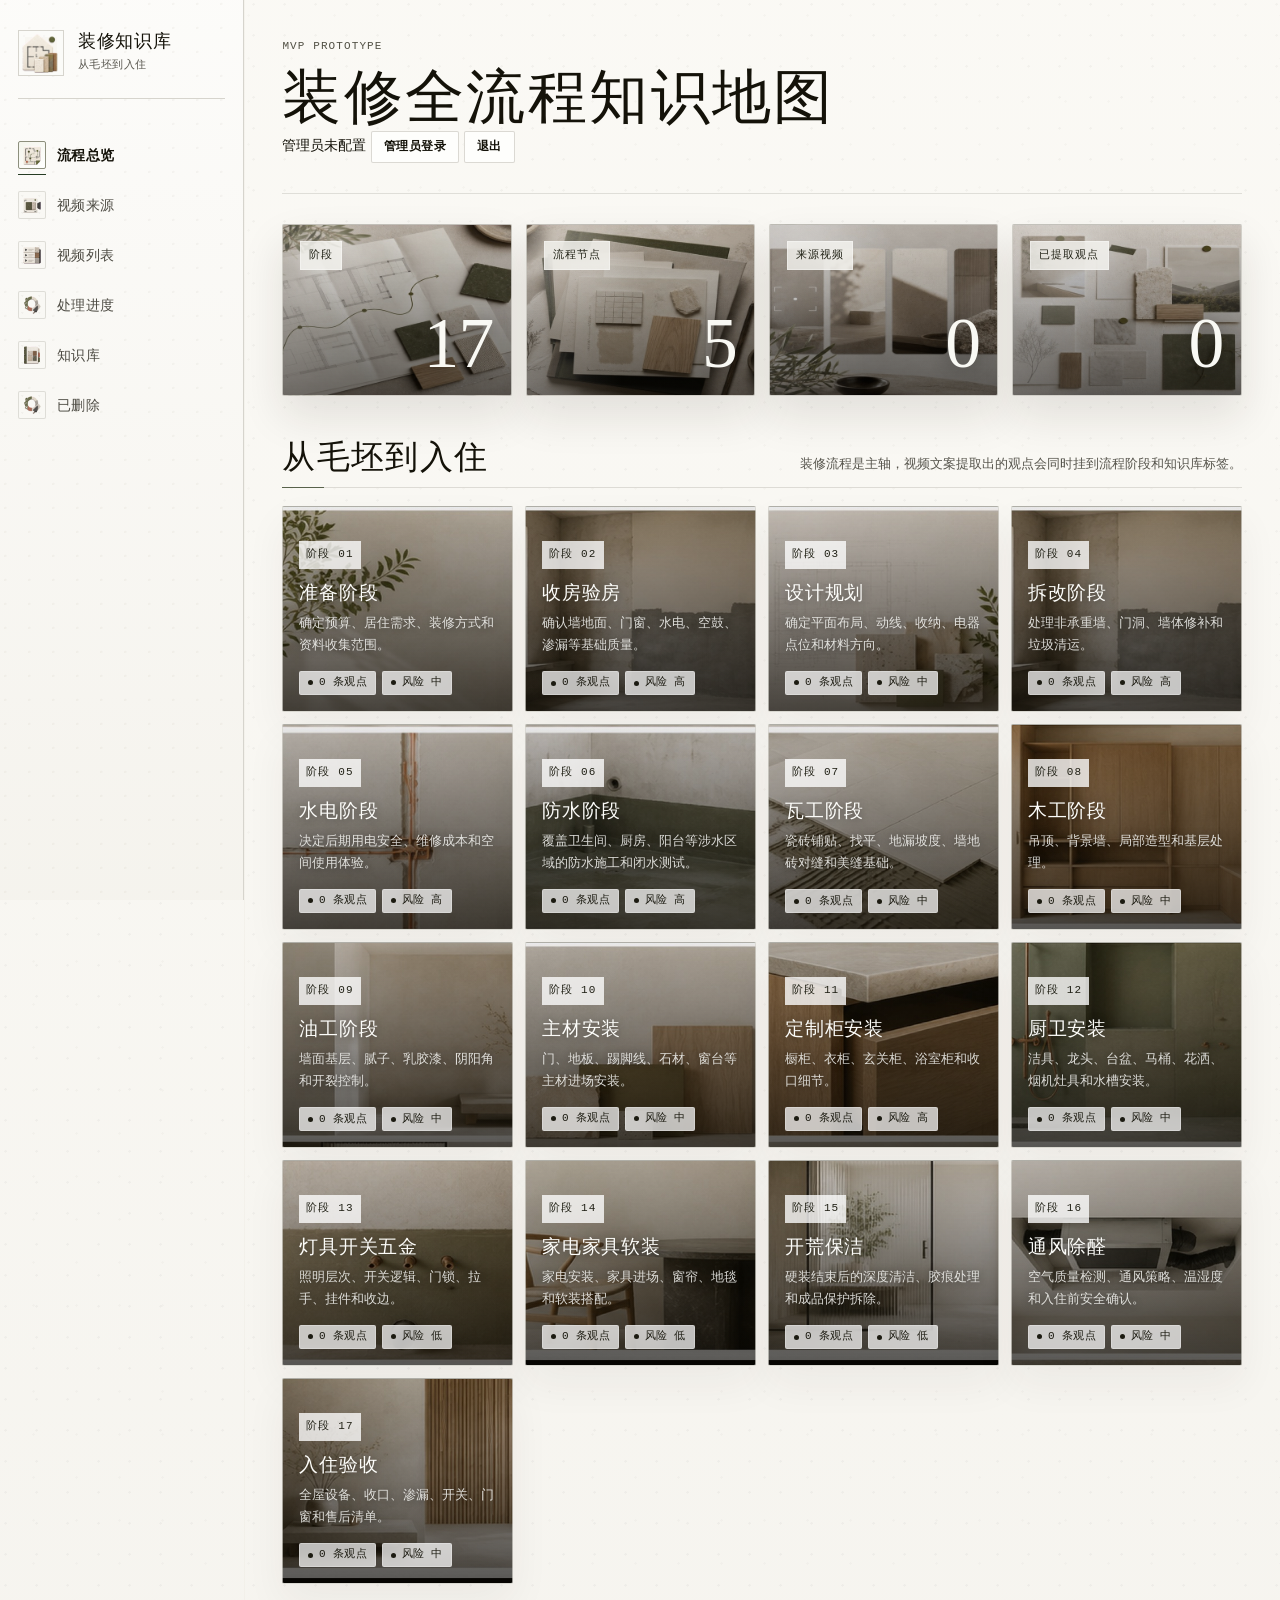
==== commit b807d7e0: "feat: improve admin processing UI" ====
--- a/index-v2.html
+++ b/index-v2.html
@@ -7,7 +7,7 @@
     <link rel="icon" type="image/png" sizes="32x32" href="./assets/icons/favicon-32.png" />
     <link rel="icon" type="image/png" sizes="192x192" href="./assets/icons/favicon-192.png" />
     <link rel="apple-touch-icon" sizes="180x180" href="./assets/icons/apple-touch-icon.png" />
-    <link rel="stylesheet" href="./styles-v2.css?v=20260611-2" />
+    <link rel="stylesheet" href="./styles-v2.css?v=20260627-1" />
   </head>
   <body>
     <div class="app-shell">
@@ -43,6 +43,10 @@
             <span class="nav-icon" aria-hidden="true"><img src="./assets/icons/nav-knowledge.png" alt="" /></span>
             <span class="nav-label">知识库</span>
           </button>
+          <button class="nav-item" data-view="deleted" type="button">
+            <span class="nav-icon" aria-hidden="true"><img src="./assets/icons/nav-progress.png" alt="" /></span>
+            <span class="nav-label">已删除</span>
+          </button>
         </nav>
       </aside>
 
@@ -51,6 +55,11 @@
           <div>
             <p class="eyebrow">MVP Prototype</p>
             <h1 id="page-title">装修全流程知识地图</h1>
+          </div>
+          <div class="admin-panel" id="admin-panel" data-authenticated="false">
+            <span id="admin-status">管理员未登录</span>
+            <button class="primary-button small" id="admin-login-button" type="button">管理员登录</button>
+            <button class="primary-button small" id="admin-logout-button" type="button" hidden>退出</button>
           </div>
         </header>
 
@@ -169,6 +178,7 @@
             <summary>
               <span>自动队列日志</span>
               <small id="queue-log-meta">暂无任务</small>
+              <button class="log-follow-button" type="button" data-log-follow-bottom hidden>跳到底部</button>
             </summary>
             <pre id="queue-log-body">[--:--:--] 等待自动队列启动...</pre>
           </details>
@@ -246,9 +256,43 @@
             </section>
           </div>
         </section>
+
+        <section class="view" id="deleted-view" aria-labelledby="deleted-heading">
+          <div class="section-heading">
+            <div>
+              <h2 id="deleted-heading">已删除</h2>
+              <p>管理员用于查看和恢复软删除的视频与观点。</p>
+            </div>
+            <button class="primary-button small" id="refresh-deleted" type="button">刷新</button>
+          </div>
+          <div class="video-grid" id="deleted-list"></div>
+        </section>
       </main>
     </div>
 
-    <script src="./app.js?v=20260611-1"></script>
+    <div class="admin-login-modal" id="admin-login-modal" hidden>
+      <div class="admin-login-backdrop" data-admin-login-close></div>
+      <section class="admin-login-dialog" role="dialog" aria-modal="true" aria-labelledby="admin-login-title" aria-describedby="admin-login-desc">
+        <div class="admin-login-head">
+          <div>
+            <p class="eyebrow">Admin Access</p>
+            <h2 id="admin-login-title">管理员登录</h2>
+          </div>
+          <button class="icon-button quiet" id="admin-login-close" type="button" aria-label="关闭登录弹窗" title="关闭" data-admin-login-close>×</button>
+        </div>
+        <p id="admin-login-desc">登录后可以删除、恢复视频和观点。</p>
+        <form id="admin-login-form" class="admin-login-form">
+          <label for="admin-login-password">管理员密码</label>
+          <input id="admin-login-password" type="password" autocomplete="current-password" placeholder="输入密码" />
+          <p class="form-message" id="admin-login-message" role="alert"></p>
+          <div class="admin-login-actions">
+            <button class="primary-button" type="button" data-admin-login-close>取消</button>
+            <button class="primary-button red" id="admin-login-submit" type="submit">登录</button>
+          </div>
+        </form>
+      </section>
+    </div>
+
+    <script src="./app.js?v=20260627-1"></script>
   </body>
 </html>
--- a/styles-v2.css
+++ b/styles-v2.css
@@ -485,6 +485,7 @@
 .primary-button,
 .icon-button,
 .filter-button,
+.log-follow-button,
 .log-close-button {
   border: 1px solid var(--border-strong);
   border-radius: 0;
@@ -507,6 +508,7 @@
 
 .primary-button:hover,
 .filter-button:hover,
+.log-follow-button:hover,
 .log-close-button:hover {
   background: var(--fg);
   color: var(--surface);
@@ -570,6 +572,116 @@
 .icon-button.quiet {
   border-color: var(--border);
   color: var(--muted);
+}
+
+body.modal-open {
+  overflow: hidden;
+}
+
+.admin-login-modal[hidden] {
+  display: none;
+}
+
+.admin-login-modal {
+  position: fixed;
+  inset: 0;
+  z-index: 80;
+  display: grid;
+  place-items: center;
+  padding: 20px;
+}
+
+.admin-login-backdrop {
+  position: absolute;
+  inset: 0;
+  background:
+    linear-gradient(90deg, oklch(100% 0 0 / 0.04) 1px, transparent 1px) 0 0 / 28px 28px,
+    linear-gradient(0deg, oklch(100% 0 0 / 0.04) 1px, transparent 1px) 0 0 / 28px 28px,
+    oklch(14% 0.014 96 / 0.54);
+  backdrop-filter: blur(6px);
+}
+
+.admin-login-dialog {
+  position: relative;
+  z-index: 1;
+  width: min(420px, 100%);
+  border: 1px solid var(--border-strong);
+  background:
+    linear-gradient(90deg, transparent calc(100% - 18px), color-mix(in oklch, var(--border) 76%, transparent) calc(100% - 18px) calc(100% - 17px), transparent calc(100% - 17px)),
+    linear-gradient(135deg, var(--surface) 0%, var(--surface-2) 100%);
+  box-shadow: 0 28px 70px oklch(16% 0.018 94 / 0.32);
+}
+
+.admin-login-dialog::before {
+  content: "";
+  position: absolute;
+  inset: 10px;
+  pointer-events: none;
+  border: 1px solid color-mix(in oklch, var(--border) 72%, transparent);
+}
+
+.admin-login-head {
+  position: relative;
+  z-index: 1;
+  display: flex;
+  align-items: flex-start;
+  justify-content: space-between;
+  gap: 16px;
+  padding: 24px 24px 12px;
+}
+
+.admin-login-head h2 {
+  margin: 2px 0 0;
+  font-family: var(--font-display);
+  font-size: 26px;
+  font-weight: 500;
+  letter-spacing: 0;
+}
+
+.admin-login-dialog > p {
+  position: relative;
+  z-index: 1;
+  margin: 0;
+  padding: 0 24px 16px;
+  color: var(--muted);
+  font-size: 13px;
+}
+
+.admin-login-form {
+  position: relative;
+  z-index: 1;
+  display: grid;
+  gap: 10px;
+  padding: 0 24px 24px;
+}
+
+.admin-login-form label {
+  color: var(--fg);
+  font-weight: 700;
+  font-size: 12px;
+}
+
+.admin-login-form input {
+  width: 100%;
+  min-height: 44px;
+  border: 1px solid var(--border-strong);
+  border-radius: 0;
+  background: var(--surface);
+  color: var(--fg);
+  padding: 0 12px;
+  outline: none;
+}
+
+.admin-login-form input:focus {
+  border-color: var(--accent);
+  box-shadow: 0 0 0 3px color-mix(in oklch, var(--accent) 16%, transparent);
+}
+
+.admin-login-actions {
+  display: flex;
+  justify-content: flex-end;
+  gap: 10px;
+  margin-top: 2px;
 }
 
 .source-message,
@@ -1103,9 +1215,17 @@
 }
 
 .queue-log-panel summary small {
+  margin-left: auto;
   color: var(--muted);
   font-family: var(--font-mono);
   font-size: 11px;
+}
+
+.log-follow-button {
+  padding: 6px 8px;
+  cursor: pointer;
+  font-size: 12px;
+  line-height: 1;
 }
 
 .queue-log-panel pre {
@@ -1119,6 +1239,8 @@
   font-size: 12px;
   line-height: 1.7;
   white-space: pre-wrap;
+  overflow-wrap: anywhere;
+  word-break: break-word;
 }
 
 .progress-list {
@@ -1138,11 +1260,55 @@
   margin-top: 0;
 }
 
+.progress-creator-line {
+  margin-bottom: 8px !important;
+}
+
+.progress-time-list {
+  display: flex;
+  flex-wrap: wrap;
+  gap: 6px;
+  margin: 8px 0;
+}
+
+.progress-time-tag {
+  display: inline-flex;
+  align-items: baseline;
+  gap: 5px;
+  max-width: 100%;
+  padding: 4px 7px;
+  border: 1px solid var(--border);
+  background: var(--surface-2);
+  color: var(--muted);
+  font-size: 12px;
+}
+
+.progress-time-tag strong {
+  color: var(--text);
+  font-weight: 700;
+}
+
+.progress-time-tag em {
+  overflow-wrap: anywhere;
+  font-family: var(--font-mono);
+  font-style: normal;
+}
+
 .progress-live-line {
   margin-top: 8px !important;
   color: var(--accent) !important;
   font-family: var(--font-mono);
   font-size: 12px !important;
+}
+
+.progress-reason-line {
+  margin-top: 8px !important;
+  border-left: 3px solid var(--danger);
+  padding-left: 10px;
+  color: var(--danger) !important;
+  font-size: 12px !important;
+  line-height: 1.65 !important;
+  overflow-wrap: anywhere;
 }
 
 .progress-steps {
@@ -1158,7 +1324,11 @@
   gap: 2px;
   min-height: 54px;
   padding: 8px;
+  border: 0;
   background: var(--surface-2);
+  color: inherit;
+  font: inherit;
+  text-align: left;
 }
 
 .progress-stage-tag::before {
@@ -1201,6 +1371,17 @@
 
 .progress-stage-tag[data-state="running"] em {
   color: var(--accent);
+}
+
+button.progress-stage-tag {
+  cursor: pointer;
+}
+
+button.progress-stage-tag:hover,
+button.progress-stage-tag:focus-visible {
+  outline: 2px solid color-mix(in oklch, var(--accent) 55%, transparent);
+  outline-offset: -2px;
+  background: color-mix(in oklch, var(--ok-soft) 72%, var(--surface));
 }
 
 .row-log-panel {
@@ -1295,6 +1476,14 @@
 
 .claim-card p strong {
   color: var(--fg);
+}
+
+.claim-empty-card {
+  border-left: 3px solid var(--danger);
+}
+
+.claim-empty-card p {
+  overflow-wrap: anywhere;
 }
 
 .search-page-head {
@@ -1583,6 +1772,15 @@
   .source-link {
     width: 100%;
     justify-content: center;
+  }
+
+  .admin-login-actions {
+    display: grid;
+    grid-template-columns: 1fr;
+  }
+
+  .admin-login-actions .primary-button {
+    width: 100%;
   }
 
   .topbar {
@@ -1888,6 +2086,7 @@
 .primary-button,
 .icon-button,
 .filter-button,
+.log-follow-button,
 .log-close-button,
 .knowledge-group-toggle,
 .stage-button {
@@ -1898,6 +2097,7 @@
 
 .primary-button:hover,
 .filter-button:hover,
+.log-follow-button:hover,
 .log-close-button:hover {
   background: var(--accent);
   border-color: var(--accent);
@@ -2769,6 +2969,8 @@
 }
 
 .timeline .timeline-card button {
+  position: absolute;
+  inset: 0;
   z-index: 3;
 }
 
@@ -2938,3 +3140,21 @@
     url("./assets/cards/videos/video-claims.jpg") center / cover no-repeat,
     var(--surface-2);
 }
+
+/* PC sidebar final pass: keep the primary navigation floating like the knowledge category rail. */
+@media (min-width: 1181px) {
+  .app-shell {
+    align-items: start;
+  }
+
+  .sidebar {
+    position: sticky;
+    top: 0;
+    align-self: start;
+    height: 100vh;
+    max-height: 100vh;
+    min-height: 100vh;
+    overflow-y: auto;
+    overscroll-behavior: contain;
+  }
+}
